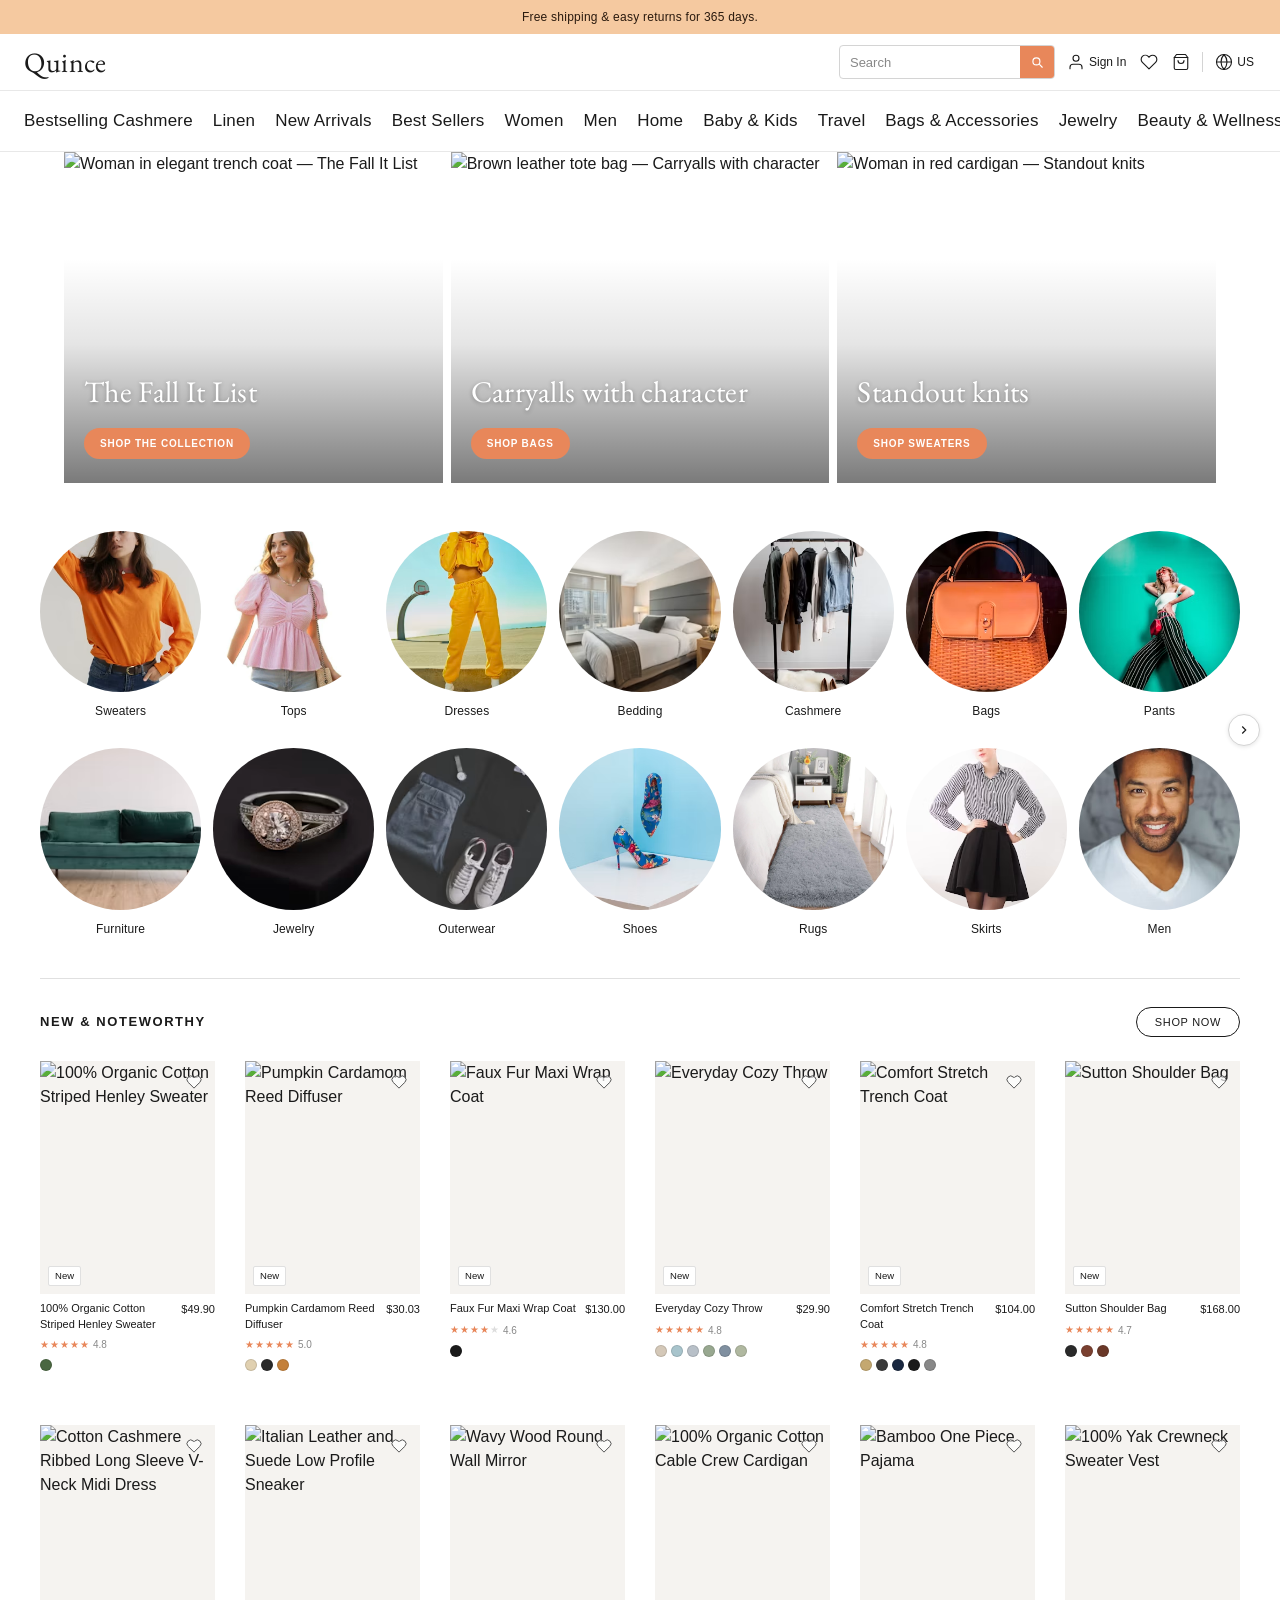
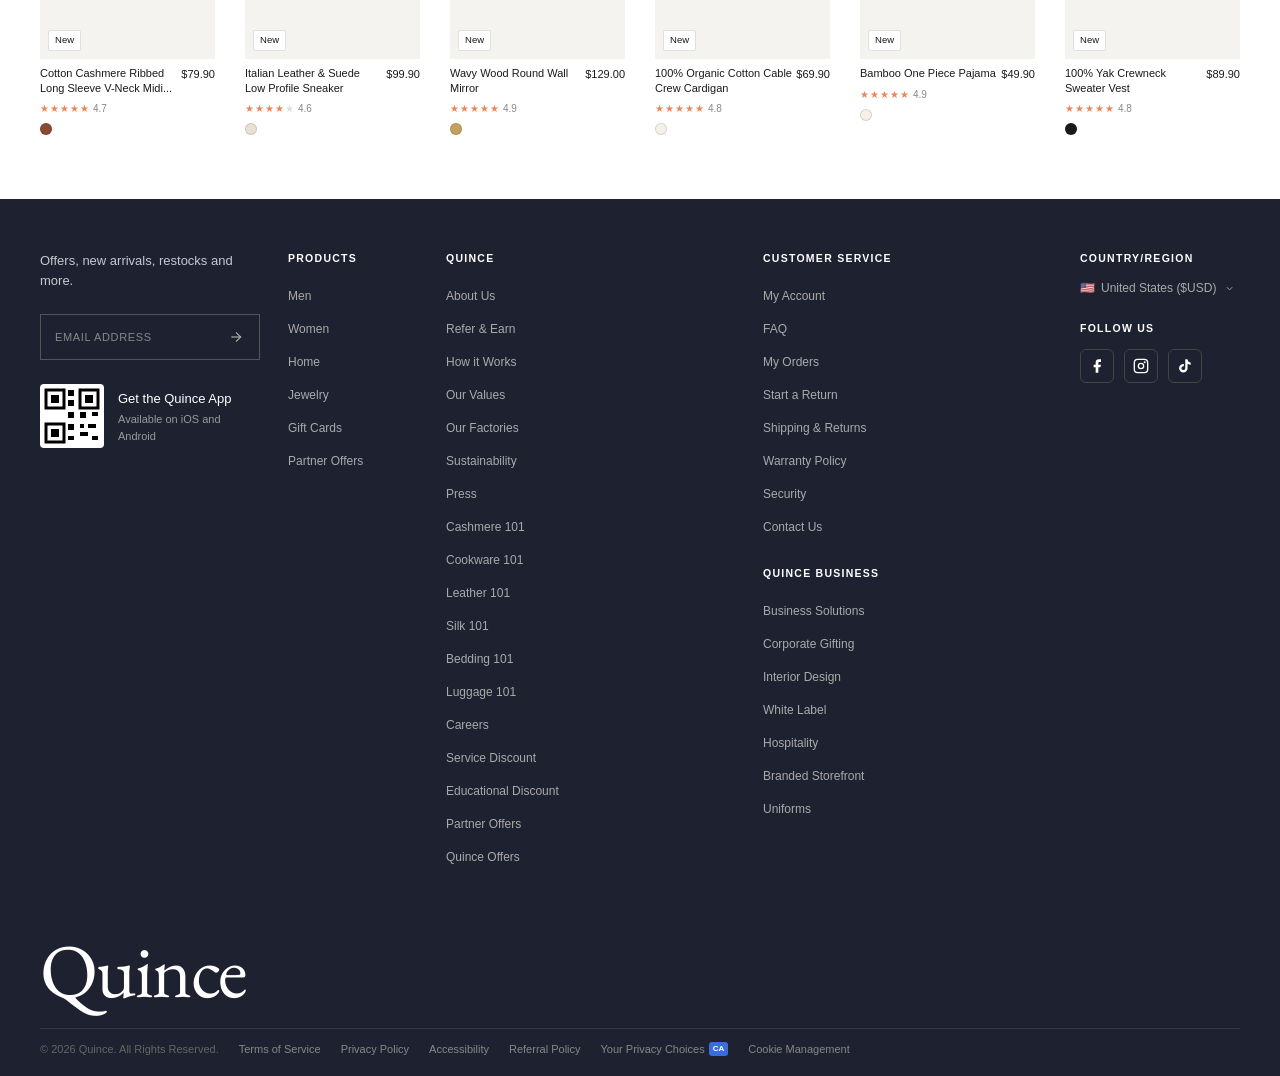
==== index.html @ 412d4b7e "Added Home Page HTML&CSS" ====
<!DOCTYPE html>
<html lang="en">
<head>
  <meta charset="UTF-8">
  <meta name="viewport" content="width=device-width, initial-scale=1.0">
  <meta name="description" content="Quince - Premium luxury e-commerce for cashmere, linen, bags, and more.">
  <title>Quince | Luxury Fashion &amp; Home</title>
  <link rel="stylesheet" href="style.css">
  <link rel="preconnect" href="https://fonts.googleapis.com">
  <link rel="preconnect" href="https://fonts.gstatic.com" crossorigin>
  <link href="https://fonts.googleapis.com/css2?family=EB+Garamond:wght@400;500&amp;display=swap" rel="stylesheet">
  <style>
    .logo-text {
      font-family: "EB Garamond", Georgia, serif;
      font-size: 28px;
    }
    .footer-logo-text {
      font-family: "EB Garamond", Georgia, serif;
    }
    .hero-content h2 {
      font-family: "EB Garamond", Georgia, serif;
    }
  </style>
</head>
<body>
  <div class="announcement-bar" role="banner">
    <p>Free shipping &amp; easy returns for 365 days.</p>
  </div>
  <header class="site-header">
    <div class="header-inner">
      <div class="header-logo">
        <a href="#" aria-label="Quince Home">
          <span class="logo-text">Quince</span>
        </a>
      </div>

      <div class="header-right">
        <div class="header-search" role="search">
          <input type="search" placeholder="Search" aria-label="Search products">
          <button class="search-btn" aria-label="Submit search">
            <svg viewBox="0 0 24 24" xmlns="http://www.w3.org/2000/svg" aria-hidden="true">
              <path d="M21 21l-4.35-4.35M17 11A6 6 0 1 1 5 11a6 6 0 0 1 12 0z" stroke="#fff" stroke-width="2" stroke-linecap="round" fill="none"/>
            </svg>
          </button>
        </div>

        <!-- Sign In -->
        <button class="header-icon-btn" aria-label="Sign In">
          <svg viewBox="0 0 24 24" xmlns="http://www.w3.org/2000/svg" aria-hidden="true">
            <path d="M20 21v-2a4 4 0 0 0-4-4H8a4 4 0 0 0-4 4v2" stroke-linecap="round" stroke-linejoin="round"/>
            <circle cx="12" cy="7" r="4" stroke-linecap="round" stroke-linejoin="round"/>
          </svg>
          <span>Sign In</span>
        </button>

        <!-- Wishlist -->
        <button class="header-icon-btn" aria-label="Wishlist">
          <svg viewBox="0 0 24 24" xmlns="http://www.w3.org/2000/svg" aria-hidden="true">
            <path d="M20.84 4.61a5.5 5.5 0 0 0-7.78 0L12 5.67l-1.06-1.06a5.5 5.5 0 0 0-7.78 7.78l1.06 1.06L12 21.23l7.78-7.78 1.06-1.06a5.5 5.5 0 0 0 0-7.78z" stroke-linecap="round" stroke-linejoin="round"/>
          </svg>
        </button>

        <!-- Cart -->
        <button class="header-icon-btn" aria-label="Shopping bag">
          <svg viewBox="0 0 24 24" xmlns="http://www.w3.org/2000/svg" aria-hidden="true">
            <path d="M6 2L3 6v14a2 2 0 0 0 2 2h14a2 2 0 0 0 2-2V6l-3-4z" stroke-linecap="round" stroke-linejoin="round"/>
            <line x1="3" y1="6" x2="21" y2="6" stroke-linecap="round"/>
            <path d="M16 10a4 4 0 0 1-8 0" stroke-linecap="round" stroke-linejoin="round"/>
          </svg>
        </button>

        <div class="header-divider" aria-hidden="true"></div>

        <!-- Region -->
        <button class="header-icon-btn" aria-label="Select region: US">
          <svg viewBox="0 0 24 24" xmlns="http://www.w3.org/2000/svg" aria-hidden="true">
            <circle cx="12" cy="12" r="10" stroke-linecap="round" stroke-linejoin="round"/>
            <path d="M2 12h20M12 2a15.3 15.3 0 0 1 4 10 15.3 15.3 0 0 1-4 10 15.3 15.3 0 0 1-4-10 15.3 15.3 0 0 1 4-10z" stroke-linecap="round" stroke-linejoin="round"/>
          </svg>
          <span>US</span>
        </button>
      </div>
    </div>
  </header>

  <!-- ================================================
       3. NAVIGATION BAR
       ================================================ -->
  <nav class="site-nav" aria-label="Main navigation">
    <div class="nav-inner">
      <a href="#">Bestselling Cashmere</a>
      <a href="#">Linen</a>
      <a href="#">New Arrivals</a>
      <a href="#">Best Sellers</a>
      <a href="#">Women</a>
      <a href="#">Men</a>
      <a href="#">Home</a>
      <a href="#">Baby &amp; Kids</a>
      <a href="#">Travel</a>
      <a href="#">Bags &amp; Accessories</a>
      <a href="#">Jewelry</a>
      <a href="#">Beauty &amp; Wellness</a>
      <a href="#">Gifts</a>
    </div>
  </nav>

  <!-- ================================================
       4. HERO / FEATURED COLLECTION
       ================================================ -->
  <section class="hero-section" aria-label="Featured collections">

    <!-- Card 1: The Fall It List -->
    <article class="hero-card">
      <img
        src="https://images.unsplash.com/photo-1558769132-cb1aea458c5e?w=800&auto=format&fit=crop&q=80"
        alt="Woman in elegant trench coat — The Fall It List"
        loading="eager"
      >
      <div class="hero-overlay" aria-hidden="true"></div>
      <div class="hero-content">
        <h2>The Fall It List</h2>
        <a href="#" class="hero-btn">Shop the Collection</a>
      </div>
    </article>

    <!-- Card 2: Carryalls with character -->
    <article class="hero-card">
      <img
        src="https://images.unsplash.com/photo-1548036328-c9fa89d128fa?w=800&auto=format&fit=crop&q=80"
        alt="Brown leather tote bag — Carryalls with character"
        loading="eager"
      >
      <div class="hero-overlay" aria-hidden="true"></div>
      <div class="hero-content">
        <h2>Carryalls with character</h2>
        <a href="#" class="hero-btn">Shop Bags</a>
      </div>
    </article>

    <!-- Card 3: Standout knits -->
    <article class="hero-card">
      <img
        src="https://images.unsplash.com/photo-1591047139829-d91aecb6caea?w=800&auto=format&fit=crop&q=80"
        alt="Woman in red cardigan — Standout knits"
        loading="eager"
      >
      <div class="hero-overlay" aria-hidden="true"></div>
      <div class="hero-content">
        <h2>Standout knits</h2>
        <a href="#" class="hero-btn">Shop Sweaters</a>
      </div>
    </article>

  </section>

  <!-- ================================================
       5. CIRCULAR CATEGORY SECTION
       ================================================ -->
  <section class="category-section" aria-label="Browse by category">
    <div class="category-inner">

      <!-- Row 1 -->
      <div class="category-row">

        <a href="#" class="category-item">
          <div class="category-img-wrap">
            <img
              src="assets/images/sweaters.avif"
              alt="Sweaters category"
              loading="lazy"
            >
          </div>
          <span class="category-name">Sweaters</span>
        </a>

        <a href="#" class="category-item">
          <div class="category-img-wrap">
            <img
              src="assets/images/tops.webp"
              alt="Tops category"
              loading="lazy"
            >
          </div>
          <span class="category-name">Tops</span>
        </a>

        <a href="#" class="category-item">
          <div class="category-img-wrap">
            <img
              src="assets/images/dresses.avif"
              alt="Dresses category"
              loading="lazy"
            >
          </div>
          <span class="category-name">Dresses</span>
        </a>

        <a href="#" class="category-item">
          <div class="category-img-wrap">
            <img
              src="assets/images/bed.avif"
              alt="Bedding category"
              loading="lazy"
            >
          </div>
          <span class="category-name">Bedding</span>
        </a>

        <a href="#" class="category-item">
          <div class="category-img-wrap">
            <img
              src="assets/images/cashmere.avif"
              alt="Cashmere category"
              loading="lazy"
            >
          </div>
          <span class="category-name">Cashmere</span>
        </a>

        <a href="#" class="category-item">
          <div class="category-img-wrap">
            <img
              src="assets/images/bags.avif"
              alt="Bags category"
              loading="lazy"
            >
          </div>
          <span class="category-name">Bags</span>
        </a>

        <a href="#" class="category-item">
          <div class="category-img-wrap">
            <img
              src="assets/images/pants.avif"
              alt="Pants category"
              loading="lazy"
            >
          </div>
          <span class="category-name">Pants</span>
        </a>

      </div><!-- /category-row 1 -->

      <!-- Row 2 -->
      <div class="category-row">

        <a href="#" class="category-item">
          <div class="category-img-wrap">
            <img
              src="assets/images/furniture.avif"
              alt="Furniture category"
              loading="lazy"
            >
          </div>
          <span class="category-name">Furniture</span>
        </a>

        <a href="#" class="category-item">
          <div class="category-img-wrap">
            <img
              src="assets/images/jewelry.avif"
              alt="Jewelry category"
              loading="lazy"
            >
          </div>
          <span class="category-name">Jewelry</span>
        </a>

        <a href="#" class="category-item">
          <div class="category-img-wrap">
            <img
              src="assets/images/outerware.avif"
              alt="Outerwear category"
              loading="lazy"
            >
          </div>
          <span class="category-name">Outerwear</span>
        </a>

        <a href="#" class="category-item">
          <div class="category-img-wrap">
            <img
              src="assets/images/footwear.avif"
              alt="Shoes category"
              loading="lazy"
            >
          </div>
          <span class="category-name">Shoes</span>
        </a>

        <a href="#" class="category-item">
          <div class="category-img-wrap">
            <img
              src="assets/images/rugs.webp"
              alt="Rugs category"
              loading="lazy"
            >
          </div>
          <span class="category-name">Rugs</span>
        </a>

        <a href="#" class="category-item">
          <div class="category-img-wrap">
            <img
              src="assets/images/skirts.avif"
              alt="Skirts category"
              loading="lazy"
            >
          </div>
          <span class="category-name">Skirts</span>
        </a>

        <a href="#" class="category-item">
          <div class="category-img-wrap">
            <img
              src="assets/images/men.avif"
              alt="Men category"
              loading="lazy"
            >
          </div>
          <span class="category-name">Men</span>
        </a>

      </div><!-- /category-row 2 -->

    </div><!-- /category-inner -->

    <!-- Decorative carousel arrow -->
    <div class="category-nav-arrow" aria-hidden="true">
      <svg viewBox="0 0 24 24" xmlns="http://www.w3.org/2000/svg">
        <polyline points="9 18 15 12 9 6"/>
      </svg>
    </div>

  </section>

  <!-- ================================================
       6. NEW & NOTEWORTHY SECTION
       ================================================ -->
  <div class="section-divider-wrap">
    <hr>
  </div>

  <section class="new-noteworthy-section" aria-label="New and Noteworthy products">

    <div class="section-header">
      <h2 class="section-title">New &amp; Noteworthy</h2>
      <a href="#" class="shop-now-btn" aria-label="Shop all new arrivals">Shop Now</a>
    </div>

    <div class="product-grid">

      <!-- Product 1 -->
      <article class="product-card">
        <div class="product-img-wrap">
          <img
            src="https://images.unsplash.com/photo-1576566588028-4147f3842f27?w=400&auto=format&fit=crop&q=75"
            alt="100% Organic Cotton Striped Henley Sweater"
            loading="lazy"
          >
          <span class="product-badge">New</span>
          <div class="product-wishlist" aria-label="Add to wishlist">
            <svg viewBox="0 0 24 24" xmlns="http://www.w3.org/2000/svg" aria-hidden="true">
              <path d="M20.84 4.61a5.5 5.5 0 0 0-7.78 0L12 5.67l-1.06-1.06a5.5 5.5 0 0 0-7.78 7.78l1.06 1.06L12 21.23l7.78-7.78 1.06-1.06a5.5 5.5 0 0 0 0-7.78z"/>
            </svg>
          </div>
        </div>
        <div class="product-info">
          <div class="product-name-price">
            <span class="product-name">100% Organic Cotton Striped Henley Sweater</span>
            <span class="product-price">$49.90</span>
          </div>
          <div class="product-rating">
            <div class="stars" aria-label="Rating: 4.8 out of 5">
              <span class="star">&#9733;</span>
              <span class="star">&#9733;</span>
              <span class="star">&#9733;</span>
              <span class="star">&#9733;</span>
              <span class="star">&#9733;</span>
            </div>
            <span class="rating-count">4.8</span>
          </div>
          <div class="product-swatches" aria-label="Available colors">
            <span class="swatch" style="background:#4a6741" title="Forest Green"></span>
          </div>
        </div>
      </article>

      <!-- Product 2 -->
      <article class="product-card">
        <div class="product-img-wrap">
          <img
            src="https://images.unsplash.com/photo-1596461404969-9ae70f2830c1?w=400&auto=format&fit=crop&q=75"
            alt="Pumpkin Cardamom Reed Diffuser"
            loading="lazy"
          >
          <span class="product-badge">New</span>
          <div class="product-wishlist" aria-label="Add to wishlist">
            <svg viewBox="0 0 24 24" xmlns="http://www.w3.org/2000/svg" aria-hidden="true">
              <path d="M20.84 4.61a5.5 5.5 0 0 0-7.78 0L12 5.67l-1.06-1.06a5.5 5.5 0 0 0-7.78 7.78l1.06 1.06L12 21.23l7.78-7.78 1.06-1.06a5.5 5.5 0 0 0 0-7.78z"/>
            </svg>
          </div>
        </div>
        <div class="product-info">
          <div class="product-name-price">
            <span class="product-name">Pumpkin Cardamom Reed Diffuser</span>
            <span class="product-price">$30.03</span>
          </div>
          <div class="product-rating">
            <div class="stars" aria-label="Rating: 5 out of 5">
              <span class="star">&#9733;</span>
              <span class="star">&#9733;</span>
              <span class="star">&#9733;</span>
              <span class="star">&#9733;</span>
              <span class="star">&#9733;</span>
            </div>
            <span class="rating-count">5.0</span>
          </div>
          <div class="product-swatches" aria-label="Available colors">
            <span class="swatch" style="background:#e0d0b0" title="Cream"></span>
            <span class="swatch" style="background:#2a2a2a" title="Black"></span>
            <span class="swatch" style="background:#c4803a" title="Amber"></span>
          </div>
        </div>
      </article>

      <!-- Product 3 -->
      <article class="product-card">
        <div class="product-img-wrap">
          <img
            src="https://images.unsplash.com/photo-1539109136881-3be0616acf4b?w=400&auto=format&fit=crop&q=75"
            alt="Faux Fur Maxi Wrap Coat"
            loading="lazy"
          >
          <span class="product-badge">New</span>
          <div class="product-wishlist" aria-label="Add to wishlist">
            <svg viewBox="0 0 24 24" xmlns="http://www.w3.org/2000/svg" aria-hidden="true">
              <path d="M20.84 4.61a5.5 5.5 0 0 0-7.78 0L12 5.67l-1.06-1.06a5.5 5.5 0 0 0-7.78 7.78l1.06 1.06L12 21.23l7.78-7.78 1.06-1.06a5.5 5.5 0 0 0 0-7.78z"/>
            </svg>
          </div>
        </div>
        <div class="product-info">
          <div class="product-name-price">
            <span class="product-name">Faux Fur Maxi Wrap Coat</span>
            <span class="product-price">$130.00</span>
          </div>
          <div class="product-rating">
            <div class="stars" aria-label="Rating: 4.6 out of 5">
              <span class="star">&#9733;</span>
              <span class="star">&#9733;</span>
              <span class="star">&#9733;</span>
              <span class="star">&#9733;</span>
              <span class="star empty">&#9733;</span>
            </div>
            <span class="rating-count">4.6</span>
          </div>
          <div class="product-swatches" aria-label="Available colors">
            <span class="swatch" style="background:#1a1a1a" title="Black"></span>
          </div>
        </div>
      </article>

      <!-- Product 4 -->
      <article class="product-card">
        <div class="product-img-wrap">
          <img
            src="https://images.unsplash.com/photo-1601378235175-90d35fdfd592?w=400&auto=format&fit=crop&q=75"
            alt="Everyday Cozy Throw"
            loading="lazy"
          >
          <span class="product-badge">New</span>
          <div class="product-wishlist" aria-label="Add to wishlist">
            <svg viewBox="0 0 24 24" xmlns="http://www.w3.org/2000/svg" aria-hidden="true">
              <path d="M20.84 4.61a5.5 5.5 0 0 0-7.78 0L12 5.67l-1.06-1.06a5.5 5.5 0 0 0-7.78 7.78l1.06 1.06L12 21.23l7.78-7.78 1.06-1.06a5.5 5.5 0 0 0 0-7.78z"/>
            </svg>
          </div>
        </div>
        <div class="product-info">
          <div class="product-name-price">
            <span class="product-name">Everyday Cozy Throw</span>
            <span class="product-price">$29.90</span>
          </div>
          <div class="product-rating">
            <div class="stars" aria-label="Rating: 4.8 out of 5">
              <span class="star">&#9733;</span>
              <span class="star">&#9733;</span>
              <span class="star">&#9733;</span>
              <span class="star">&#9733;</span>
              <span class="star">&#9733;</span>
            </div>
            <span class="rating-count">4.8</span>
          </div>
          <div class="product-swatches" aria-label="Available colors">
            <span class="swatch" style="background:#d4c8b8" title="Oat"></span>
            <span class="swatch" style="background:#a8c4cc" title="Sage Blue"></span>
            <span class="swatch" style="background:#b8c0c8" title="Gray"></span>
            <span class="swatch" style="background:#98a890" title="Sage"></span>
            <span class="swatch" style="background:#8090a0" title="Slate"></span>
            <span class="swatch" style="background:#b0b8a0" title="Olive"></span>
          </div>
        </div>
      </article>

      <!-- Product 5 -->
      <article class="product-card">
        <div class="product-img-wrap">
          <img
            src="https://images.unsplash.com/photo-1548624313-0396c75e4b1a?w=400&auto=format&fit=crop&q=75"
            alt="Comfort Stretch Trench Coat"
            loading="lazy"
          >
          <span class="product-badge">New</span>
          <div class="product-wishlist" aria-label="Add to wishlist">
            <svg viewBox="0 0 24 24" xmlns="http://www.w3.org/2000/svg" aria-hidden="true">
              <path d="M20.84 4.61a5.5 5.5 0 0 0-7.78 0L12 5.67l-1.06-1.06a5.5 5.5 0 0 0-7.78 7.78l1.06 1.06L12 21.23l7.78-7.78 1.06-1.06a5.5 5.5 0 0 0 0-7.78z"/>
            </svg>
          </div>
        </div>
        <div class="product-info">
          <div class="product-name-price">
            <span class="product-name">Comfort Stretch Trench Coat</span>
            <span class="product-price">$104.00</span>
          </div>
          <div class="product-rating">
            <div class="stars" aria-label="Rating: 4.8 out of 5">
              <span class="star">&#9733;</span>
              <span class="star">&#9733;</span>
              <span class="star">&#9733;</span>
              <span class="star">&#9733;</span>
              <span class="star">&#9733;</span>
            </div>
            <span class="rating-count">4.8</span>
          </div>
          <div class="product-swatches" aria-label="Available colors">
            <span class="swatch" style="background:#c4a870" title="Tan"></span>
            <span class="swatch" style="background:#3a3a3a" title="Charcoal"></span>
            <span class="swatch" style="background:#1a2840" title="Navy"></span>
            <span class="swatch" style="background:#1a1a1a" title="Black"></span>
            <span class="swatch" style="background:#888" title="Gray"></span>
          </div>
        </div>
      </article>

      <!-- Product 6 -->
      <article class="product-card">
        <div class="product-img-wrap">
          <img
            src="https://images.unsplash.com/photo-1548036328-c9fa89d128fa?w=400&auto=format&fit=crop&q=75"
            alt="Sutton Shoulder Bag"
            loading="lazy"
          >
          <span class="product-badge">New</span>
          <div class="product-wishlist" aria-label="Add to wishlist">
            <svg viewBox="0 0 24 24" xmlns="http://www.w3.org/2000/svg" aria-hidden="true">
              <path d="M20.84 4.61a5.5 5.5 0 0 0-7.78 0L12 5.67l-1.06-1.06a5.5 5.5 0 0 0-7.78 7.78l1.06 1.06L12 21.23l7.78-7.78 1.06-1.06a5.5 5.5 0 0 0 0-7.78z"/>
            </svg>
          </div>
        </div>
        <div class="product-info">
          <div class="product-name-price">
            <span class="product-name">Sutton Shoulder Bag</span>
            <span class="product-price">$168.00</span>
          </div>
          <div class="product-rating">
            <div class="stars" aria-label="Rating: 4.7 out of 5">
              <span class="star">&#9733;</span>
              <span class="star">&#9733;</span>
              <span class="star">&#9733;</span>
              <span class="star">&#9733;</span>
              <span class="star">&#9733;</span>
            </div>
            <span class="rating-count">4.7</span>
          </div>
          <div class="product-swatches" aria-label="Available colors">
            <span class="swatch" style="background:#2a2a2a" title="Black"></span>
            <span class="swatch" style="background:#7a4030" title="Cognac"></span>
            <span class="swatch" style="background:#6a3828" title="Tan"></span>
          </div>
        </div>
      </article>

      <!-- Row 2 — Products 7–12 -->

      <!-- Product 7 -->
      <article class="product-card">
        <div class="product-img-wrap">
          <img
            src="https://images.unsplash.com/photo-1567401893414-76b7b1e5a7a5?w=400&auto=format&fit=crop&q=75"
            alt="Cotton Cashmere Ribbed Long Sleeve V-Neck Midi Dress"
            loading="lazy"
          >
          <span class="product-badge">New</span>
          <div class="product-wishlist" aria-label="Add to wishlist">
            <svg viewBox="0 0 24 24" xmlns="http://www.w3.org/2000/svg" aria-hidden="true">
              <path d="M20.84 4.61a5.5 5.5 0 0 0-7.78 0L12 5.67l-1.06-1.06a5.5 5.5 0 0 0-7.78 7.78l1.06 1.06L12 21.23l7.78-7.78 1.06-1.06a5.5 5.5 0 0 0 0-7.78z"/>
            </svg>
          </div>
        </div>
        <div class="product-info">
          <div class="product-name-price">
            <span class="product-name">Cotton Cashmere Ribbed Long Sleeve V-Neck Midi...</span>
            <span class="product-price">$79.90</span>
          </div>
          <div class="product-rating">
            <div class="stars" aria-label="Rating: 4.7 out of 5">
              <span class="star">&#9733;</span>
              <span class="star">&#9733;</span>
              <span class="star">&#9733;</span>
              <span class="star">&#9733;</span>
              <span class="star">&#9733;</span>
            </div>
            <span class="rating-count">4.7</span>
          </div>
          <div class="product-swatches" aria-label="Available colors">
            <span class="swatch" style="background:#8a4a30" title="Rust"></span>
          </div>
        </div>
      </article>

      <!-- Product 8 -->
      <article class="product-card">
        <div class="product-img-wrap">
          <img
            src="https://images.unsplash.com/photo-1542291026-7eec264c27ff?w=400&auto=format&fit=crop&q=75"
            alt="Italian Leather and Suede Low Profile Sneaker"
            loading="lazy"
          >
          <span class="product-badge">New</span>
          <div class="product-wishlist" aria-label="Add to wishlist">
            <svg viewBox="0 0 24 24" xmlns="http://www.w3.org/2000/svg" aria-hidden="true">
              <path d="M20.84 4.61a5.5 5.5 0 0 0-7.78 0L12 5.67l-1.06-1.06a5.5 5.5 0 0 0-7.78 7.78l1.06 1.06L12 21.23l7.78-7.78 1.06-1.06a5.5 5.5 0 0 0 0-7.78z"/>
            </svg>
          </div>
        </div>
        <div class="product-info">
          <div class="product-name-price">
            <span class="product-name">Italian Leather &amp; Suede Low Profile Sneaker</span>
            <span class="product-price">$99.90</span>
          </div>
          <div class="product-rating">
            <div class="stars" aria-label="Rating: 4.6 out of 5">
              <span class="star">&#9733;</span>
              <span class="star">&#9733;</span>
              <span class="star">&#9733;</span>
              <span class="star">&#9733;</span>
              <span class="star empty">&#9733;</span>
            </div>
            <span class="rating-count">4.6</span>
          </div>
          <div class="product-swatches" aria-label="Available colors">
            <span class="swatch" style="background:#e8e0d0" title="White"></span>
          </div>
        </div>
      </article>

      <!-- Product 9 -->
      <article class="product-card">
        <div class="product-img-wrap">
          <img
            src="https://images.unsplash.com/photo-1507003211169-0a1dd7228f2d?w=400&auto=format&fit=crop&q=75&crop=focalpoint&fp-x=0.5&fp-y=0.5"
            alt="Wavy Wood Round Wall Mirror"
            loading="lazy"
          >
          <span class="product-badge">New</span>
          <div class="product-wishlist" aria-label="Add to wishlist">
            <svg viewBox="0 0 24 24" xmlns="http://www.w3.org/2000/svg" aria-hidden="true">
              <path d="M20.84 4.61a5.5 5.5 0 0 0-7.78 0L12 5.67l-1.06-1.06a5.5 5.5 0 0 0-7.78 7.78l1.06 1.06L12 21.23l7.78-7.78 1.06-1.06a5.5 5.5 0 0 0 0-7.78z"/>
            </svg>
          </div>
        </div>
        <div class="product-info">
          <div class="product-name-price">
            <span class="product-name">Wavy Wood Round Wall Mirror</span>
            <span class="product-price">$129.00</span>
          </div>
          <div class="product-rating">
            <div class="stars" aria-label="Rating: 4.9 out of 5">
              <span class="star">&#9733;</span>
              <span class="star">&#9733;</span>
              <span class="star">&#9733;</span>
              <span class="star">&#9733;</span>
              <span class="star">&#9733;</span>
            </div>
            <span class="rating-count">4.9</span>
          </div>
          <div class="product-swatches" aria-label="Available colors">
            <span class="swatch" style="background:#c4a060" title="Natural Wood"></span>
          </div>
        </div>
      </article>

      <!-- Product 10 -->
      <article class="product-card">
        <div class="product-img-wrap">
          <img
            src="https://images.unsplash.com/photo-1519238263530-99bdd11df2ea?w=400&auto=format&fit=crop&q=75"
            alt="100% Organic Cotton Cable Crew Cardigan"
            loading="lazy"
          >
          <span class="product-badge">New</span>
          <div class="product-wishlist" aria-label="Add to wishlist">
            <svg viewBox="0 0 24 24" xmlns="http://www.w3.org/2000/svg" aria-hidden="true">
              <path d="M20.84 4.61a5.5 5.5 0 0 0-7.78 0L12 5.67l-1.06-1.06a5.5 5.5 0 0 0-7.78 7.78l1.06 1.06L12 21.23l7.78-7.78 1.06-1.06a5.5 5.5 0 0 0 0-7.78z"/>
            </svg>
          </div>
        </div>
        <div class="product-info">
          <div class="product-name-price">
            <span class="product-name">100% Organic Cotton Cable Crew Cardigan</span>
            <span class="product-price">$69.90</span>
          </div>
          <div class="product-rating">
            <div class="stars" aria-label="Rating: 4.8 out of 5">
              <span class="star">&#9733;</span>
              <span class="star">&#9733;</span>
              <span class="star">&#9733;</span>
              <span class="star">&#9733;</span>
              <span class="star">&#9733;</span>
            </div>
            <span class="rating-count">4.8</span>
          </div>
          <div class="product-swatches" aria-label="Available colors">
            <span class="swatch" style="background:#f5f0e8" title="Ivory"></span>
          </div>
        </div>
      </article>

      <!-- Product 11 -->
      <article class="product-card">
        <div class="product-img-wrap">
          <img
            src="https://images.unsplash.com/photo-1612817159949-195b6eb9e31a?w=400&auto=format&fit=crop&q=75"
            alt="Bamboo One Piece Pajama"
            loading="lazy"
          >
          <span class="product-badge">New</span>
          <div class="product-wishlist" aria-label="Add to wishlist">
            <svg viewBox="0 0 24 24" xmlns="http://www.w3.org/2000/svg" aria-hidden="true">
              <path d="M20.84 4.61a5.5 5.5 0 0 0-7.78 0L12 5.67l-1.06-1.06a5.5 5.5 0 0 0-7.78 7.78l1.06 1.06L12 21.23l7.78-7.78 1.06-1.06a5.5 5.5 0 0 0 0-7.78z"/>
            </svg>
          </div>
        </div>
        <div class="product-info">
          <div class="product-name-price">
            <span class="product-name">Bamboo One Piece Pajama</span>
            <span class="product-price">$49.90</span>
          </div>
          <div class="product-rating">
            <div class="stars" aria-label="Rating: 4.9 out of 5">
              <span class="star">&#9733;</span>
              <span class="star">&#9733;</span>
              <span class="star">&#9733;</span>
              <span class="star">&#9733;</span>
              <span class="star">&#9733;</span>
            </div>
            <span class="rating-count">4.9</span>
          </div>
          <div class="product-swatches" aria-label="Available colors">
            <span class="swatch" style="background:#f5f0e8" title="Ivory Floral"></span>
          </div>
        </div>
      </article>

      <!-- Product 12 -->
      <article class="product-card">
        <div class="product-img-wrap">
          <img
            src="https://images.unsplash.com/photo-1554412933-514a83d2f3c8?w=400&auto=format&fit=crop&q=75"
            alt="100% Yak Crewneck Sweater Vest"
            loading="lazy"
          >
          <span class="product-badge">New</span>
          <div class="product-wishlist" aria-label="Add to wishlist">
            <svg viewBox="0 0 24 24" xmlns="http://www.w3.org/2000/svg" aria-hidden="true">
              <path d="M20.84 4.61a5.5 5.5 0 0 0-7.78 0L12 5.67l-1.06-1.06a5.5 5.5 0 0 0-7.78 7.78l1.06 1.06L12 21.23l7.78-7.78 1.06-1.06a5.5 5.5 0 0 0 0-7.78z"/>
            </svg>
          </div>
        </div>
        <div class="product-info">
          <div class="product-name-price">
            <span class="product-name">100% Yak Crewneck Sweater Vest</span>
            <span class="product-price">$89.90</span>
          </div>
          <div class="product-rating">
            <div class="stars" aria-label="Rating: 4.8 out of 5">
              <span class="star">&#9733;</span>
              <span class="star">&#9733;</span>
              <span class="star">&#9733;</span>
              <span class="star">&#9733;</span>
              <span class="star">&#9733;</span>
            </div>
            <span class="rating-count">4.8</span>
          </div>
          <div class="product-swatches" aria-label="Available colors">
            <span class="swatch" style="background:#1a1a1a" title="Black"></span>
          </div>
        </div>
      </article>

    </div><!-- /product-grid -->
  </section>

  <!-- ================================================
       7. FOOTER
       ================================================ -->
  <footer class="site-footer">

    <div class="footer-main">

      <!-- Left: Email + App -->
      <div class="footer-left">
        <p class="footer-tagline">Offers, new arrivals, restocks and more.</p>

        <form class="footer-email-form" action="#" method="post" onsubmit="return false;">
          <label for="footer-email">Email Address</label>
          <input type="email" id="footer-email" name="email" placeholder="EMAIL ADDRESS" autocomplete="email">
          <button type="submit" class="footer-email-submit" aria-label="Subscribe">
            <svg viewBox="0 0 24 24" xmlns="http://www.w3.org/2000/svg" aria-hidden="true">
              <line x1="5" y1="12" x2="19" y2="12"/>
              <polyline points="12 5 19 12 12 19"/>
            </svg>
          </button>
        </form>

        <div class="footer-app">
          <!-- QR Code visual placeholder -->
          <div class="footer-qr" aria-label="QR code for the Quince app">
            <svg viewBox="0 0 56 56" xmlns="http://www.w3.org/2000/svg" width="56" height="56">
              <!-- Top-left finder pattern -->
              <rect x="2" y="2" width="18" height="18" fill="none" stroke="#000" stroke-width="3"/>
              <rect x="7" y="7" width="8" height="8" fill="#000"/>
              <!-- Top-right finder pattern -->
              <rect x="36" y="2" width="18" height="18" fill="none" stroke="#000" stroke-width="3"/>
              <rect x="41" y="7" width="8" height="8" fill="#000"/>
              <!-- Bottom-left finder pattern -->
              <rect x="2" y="36" width="18" height="18" fill="none" stroke="#000" stroke-width="3"/>
              <rect x="7" y="41" width="8" height="8" fill="#000"/>
              <!-- Data modules -->
              <rect x="24" y="2" width="6" height="6" fill="#000"/>
              <rect x="24" y="12" width="6" height="6" fill="#000"/>
              <rect x="24" y="24" width="6" height="6" fill="#000"/>
              <rect x="24" y="36" width="6" height="6" fill="#000"/>
              <rect x="24" y="48" width="6" height="4" fill="#000"/>
              <rect x="36" y="24" width="6" height="6" fill="#000"/>
              <rect x="48" y="24" width="6" height="4" fill="#000"/>
              <rect x="36" y="36" width="4" height="4" fill="#000"/>
              <rect x="44" y="36" width="8" height="4" fill="#000"/>
              <rect x="36" y="44" width="8" height="4" fill="#000"/>
              <rect x="48" y="48" width="6" height="4" fill="#000"/>
            </svg>
          </div>
          <div class="footer-app-text">
            <h4>Get the Quince App</h4>
            <p>Available on iOS and Android</p>
          </div>
        </div>
      </div><!-- /footer-left -->

      <!-- Col 1: Products -->
      <div class="footer-col">
        <h5>Products</h5>
        <ul>
          <li><a href="#">Men</a></li>
          <li><a href="#">Women</a></li>
          <li><a href="#">Home</a></li>
          <li><a href="#">Jewelry</a></li>
          <li><a href="#">Gift Cards</a></li>
          <li><a href="#">Partner Offers</a></li>
        </ul>
      </div>

      <!-- Col 2: Quince -->
      <div class="footer-col">
        <h5>Quince</h5>
        <ul>
          <li><a href="#">About Us</a></li>
          <li><a href="#">Refer &amp; Earn</a></li>
          <li><a href="#">How it Works</a></li>
          <li><a href="#">Our Values</a></li>
          <li><a href="#">Our Factories</a></li>
          <li><a href="#">Sustainability</a></li>
          <li><a href="#">Press</a></li>
          <li><a href="#">Cashmere 101</a></li>
          <li><a href="#">Cookware 101</a></li>
          <li><a href="#">Leather 101</a></li>
          <li><a href="#">Silk 101</a></li>
          <li><a href="#">Bedding 101</a></li>
          <li><a href="#">Luggage 101</a></li>
          <li><a href="#">Careers</a></li>
          <li><a href="#">Service Discount</a></li>
          <li><a href="#">Educational Discount</a></li>
          <li><a href="#">Partner Offers</a></li>
          <li><a href="#">Quince Offers</a></li>
        </ul>
      </div>

      <!-- Col 3: Customer Service + Quince Business -->
      <div class="footer-col footer-col-split">
        <div class="footer-sub-section">
          <h5>Customer Service</h5>
          <ul>
            <li><a href="#">My Account</a></li>
            <li><a href="#">FAQ</a></li>
            <li><a href="#">My Orders</a></li>
            <li><a href="#">Start a Return</a></li>
            <li><a href="#">Shipping &amp; Returns</a></li>
            <li><a href="#">Warranty Policy</a></li>
            <li><a href="#">Security</a></li>
            <li><a href="#">Contact Us</a></li>
          </ul>
        </div>
        <div class="footer-sub-section">
          <h5>Quince Business</h5>
          <ul>
            <li><a href="#">Business Solutions</a></li>
            <li><a href="#">Corporate Gifting</a></li>
            <li><a href="#">Interior Design</a></li>
            <li><a href="#">White Label</a></li>
            <li><a href="#">Hospitality</a></li>
            <li><a href="#">Branded Storefront</a></li>
            <li><a href="#">Uniforms</a></li>
          </ul>
        </div>
      </div>

      <!-- Right: Country + Social -->
      <div class="footer-right">
        <div class="footer-country">
          <h5>Country/Region</h5>
          <div class="country-selector">
            <span aria-label="United States flag">&#127482;&#127480;</span>
            <span>United States ($USD)</span>
            <svg viewBox="0 0 24 24" xmlns="http://www.w3.org/2000/svg" aria-hidden="true">
              <polyline points="6 9 12 15 18 9"/>
            </svg>
          </div>
        </div>

        <div class="footer-follow">
          <h5>Follow Us</h5>
          <div class="social-icons">
            <!-- Facebook -->
            <a href="#" class="social-icon" aria-label="Follow us on Facebook">
              <svg viewBox="0 0 24 24" xmlns="http://www.w3.org/2000/svg" aria-hidden="true">
                <path d="M18 2h-3a5 5 0 0 0-5 5v3H7v4h3v8h4v-8h3l1-4h-4V7a1 1 0 0 1 1-1h3z"/>
              </svg>
            </a>
            <!-- Instagram -->
            <a href="#" class="social-icon" aria-label="Follow us on Instagram">
              <svg viewBox="0 0 24 24" xmlns="http://www.w3.org/2000/svg" aria-hidden="true">
                <rect x="2" y="2" width="20" height="20" rx="5" ry="5" fill="none" stroke="#fff" stroke-width="2"/>
                <circle cx="12" cy="12" r="4" fill="none" stroke="#fff" stroke-width="2"/>
                <circle cx="17.5" cy="6.5" r="1.5" fill="#fff"/>
              </svg>
            </a>
            <!-- TikTok -->
            <a href="#" class="social-icon" aria-label="Follow us on TikTok">
              <svg viewBox="0 0 24 24" xmlns="http://www.w3.org/2000/svg" aria-hidden="true">
                <path d="M19.59 6.69a4.83 4.83 0 0 1-3.77-4.25V2h-3.45v13.67a2.89 2.89 0 0 1-2.88 2.5 2.89 2.89 0 0 1-2.89-2.89 2.89 2.89 0 0 1 2.89-2.89c.28 0 .54.04.79.1V9.01a6.37 6.37 0 0 0-.79-.05 6.34 6.34 0 0 0-6.34 6.34 6.34 6.34 0 0 0 6.34 6.34 6.34 6.34 0 0 0 6.33-6.34V8.69a8.18 8.18 0 0 0 4.78 1.52V6.76a4.83 4.83 0 0 1-1.01-.07z"/>
              </svg>
            </a>
          </div>
        </div>
      </div><!-- /footer-right -->

    </div><!-- /footer-main -->

    <!-- Footer Logo -->
    <div class="footer-logo-area">
      <p class="footer-logo-text">Quince</p>
      <hr class="footer-logo-divider">
    </div>

    <!-- Footer Bottom -->
    <div class="footer-bottom">
      <p>&copy; 2026 Quince. All Rights Reserved.</p>
      <a href="#">Terms of Service</a>
      <a href="#">Privacy Policy</a>
      <a href="#">Accessibility</a>
      <a href="#">Referral Policy</a>
      <a href="#" class="privacy-choices-link">
        Your Privacy Choices
        <span class="privacy-badge" aria-label="Privacy options">
          <span>CA</span>
        </span>
      </a>
      <a href="#">Cookie Management</a>
    </div>

  </footer>

</body>
</html>
---- style.css ----
/* ============================================================
   QUINCE — E-COMMERCE HOMEPAGE STYLESHEET
   ============================================================
   1. Reset / Base
   2. Typography
   3. Announcement Bar
   4. Header
   5. Navigation
   6. Hero
   7. Categories
   8. New & Noteworthy
   9. Product Cards
   10. Footer
   11. Responsive
   ============================================================ */

/* ----------------------------------------------------------
   1. RESET / BASE
   ---------------------------------------------------------- */
*, *::before, *::after {
  box-sizing: border-box;
  margin: 0;
  padding: 0;
}

html {
  font-size: 16px;
  scroll-behavior: smooth;
  -webkit-text-size-adjust: 100%;
}

body {
  font-family: 'Helvetica Neue', Helvetica, Arial, sans-serif;
  color: #1a1a1a;
  background-color: #fff;
  line-height: 1.5;
  overflow-x: hidden;
}

a {
  color: inherit;
  text-decoration: none;
}

img {
  display: block;
  max-width: 100%;
  height: auto;
}

ul, ol {
  list-style: none;
}

button {
  cursor: pointer;
  border: none;
  background: none;
  font-family: inherit;
}

input {
  font-family: inherit;
}

/* ----------------------------------------------------------
   2. TYPOGRAPHY
   ---------------------------------------------------------- */
.logo-text {
  font-family: Georgia, 'Times New Roman', Times, serif;
  font-size: 33px;
  font-weight: 400;
  letter-spacing: 0.02em;
  color: #1a1a1a;
}

/* ----------------------------------------------------------
   3. ANNOUNCEMENT BAR
   ---------------------------------------------------------- */
.announcement-bar {
  background-color: #f5c9a0;
  text-align: center;
  padding: 8px 16px;
  width: 100%;
}

.announcement-bar p {
  font-size: 12px;
  font-weight: 400;
  color: #2a1a0e;
  letter-spacing: 0.02em;
}

/* ----------------------------------------------------------
   4. HEADER
   ---------------------------------------------------------- */
.site-header {
  background-color: #fff;
  border-bottom: 1px solid #e8e8e8;
  position: sticky;
  top: 0;
  z-index: 100;
}

.header-inner {
  max-width: 1440px;
  margin: 0 auto;
  padding: 0 24px;
  height: 56px;
  display: flex;
  align-items: center;
  justify-content: space-between;
  gap: 16px;
}

.header-logo a {
  display: block;
}

.header-right {
  display: flex;
  align-items: center;
  gap: 10px;
}

.header-search {
  display: flex;
  align-items: center;
  border: 1px solid #d4d4d4;
  border-radius: 4px;
  overflow: hidden;
  height: 34px;
}

.header-search input {
  border: none;
  outline: none;
  padding: 0 10px;
  font-size: 13px;
  color: #1a1a1a;
  width: 180px;
  background: #fff;
}

.header-search input::placeholder {
  color: #888;
}

.search-btn {
  background-color: #e8875a;
  border: none;
  height: 34px;
  width: 34px;
  display: flex;
  align-items: center;
  justify-content: center;
  cursor: pointer;
  flex-shrink: 0;
}

.search-btn svg {
  width: 14px;
  height: 14px;
  fill: #fff;
}

.header-icon-btn {
  display: flex;
  align-items: center;
  gap: 4px;
  font-size: 12px;
  color: #1a1a1a;
  cursor: pointer;
  padding: 4px 2px;
  background: none;
  border: none;
  white-space: nowrap;
}

.header-icon-btn svg {
  width: 18px;
  height: 18px;
  stroke: #1a1a1a;
  fill: none;
  stroke-width: 1.5;
}

.header-icon-btn span {
  font-size: 12px;
}

.header-divider {
  width: 1px;
  height: 20px;
  background-color: #d4d4d4;
}

/* ----------------------------------------------------------
   5. NAVIGATION
   ---------------------------------------------------------- */
.site-nav {
  background-color: #fff;
  border-bottom: 1px solid #e8e8e8;
}

.nav-inner {
  max-width: 1440px;
  margin: 0 auto;
  padding: 0 24px;
  display: flex;
  align-items: center;
  height: 60px;
}

.nav-inner a {
  font-size: 17px;
  color: #1a1a1a;
  padding: 0 10px;
  white-space: nowrap;
  display: flex;
  align-items: center;
  height: 100%;
  letter-spacing: 0.01em;
  transition: color 0.15s;
}

.nav-inner a:hover {
  color: #e8875a;
}

.nav-inner a:first-child {
  padding-left: 0;
}

/* ----------------------------------------------------------
   6. HERO
   ---------------------------------------------------------- */
.hero-section {
  width: 90%;
  display: grid;
  grid-template-columns: 2fr 2fr 2fr;
  gap: 8px;
  margin: 0 auto;
}

.hero-card {
  position: relative;
  overflow: hidden;
  aspect-ratio: 8/7;
}

.hero-card img {
  width: 130%;
  height: 130%;
  object-fit: cover;
  object-position: center top;
  display: block;
  transition: transform 0.4s ease;
}

.hero-card:hover img {
  transform: scale(1.02);
}

.hero-overlay {
  position: absolute;
  inset: 0;
  background: linear-gradient(to top, rgba(0,0,0,0.52) 0%, rgba(0,0,0,0.10) 42%, transparent 68%);
  pointer-events: none;
}

.hero-content {
  position: absolute;
  bottom: 24px;
  left: 20px;
  z-index: 2;
}

.hero-content h2 {
  font-family: Georgia, 'Times New Roman', Times, serif;
  font-size: 30px;
  font-weight: 400;
  color: #fff;
  margin-bottom: 14px;
  letter-spacing: 0.01em;
  text-shadow: 0 1px 4px rgba(0,0,0,0.3);
}

.hero-btn {
  display: inline-block;
  background-color: #e8875a;
  color: #fff;
  font-size: 10px;
  font-weight: 600;
  letter-spacing: 0.08em;
  padding: 8px 16px;
  border-radius: 50px;
  text-transform: uppercase;
  transition: background-color 0.2s;
  white-space: nowrap;
}

.hero-btn:hover {
  background-color: #d4744a;
  color: #fff;
}

/* ----------------------------------------------------------
   7. CATEGORIES
   ---------------------------------------------------------- */
.category-section {
  padding: 48px 0 12px;
  position: relative;
}

.category-inner {
  max-width: 1440px;
  margin: 0 auto;
  padding: 0 40px;
}

.category-row {
  display: grid;
  grid-template-columns: repeat(7, 1fr);
  gap: 12px;
  margin-bottom: 28px;
}

.category-item {
  display: flex;
  flex-direction: column;
  align-items: center;
  gap: 10px;
  text-decoration: none;
  color: #1a1a1a;
}

.category-img-wrap {
  width: 100%;
  aspect-ratio: 1 / 1;
  border-radius: 50%;
  overflow: hidden;
  background-color: #f0ede8;
}

.category-img-wrap img {
  width: 100%;
  height: 100%;
  object-fit: cover;
  object-position: center;
  display: block;
}

.category-name {
  font-size: 12px;
  color: #1a1a1a;
  text-align: center;
  letter-spacing: 0.01em;
}

.category-nav-arrow {
  position: absolute;
  right: 20px;
  top: 50%;
  transform: translateY(-50%);
  width: 32px;
  height: 32px;
  border-radius: 50%;
  border: 1px solid #d4d4d4;
  background: #fff;
  display: flex;
  align-items: center;
  justify-content: center;
  cursor: default;
  box-shadow: 0 1px 4px rgba(0,0,0,0.10);
}

.category-nav-arrow svg {
  width: 14px;
  height: 14px;
  stroke: #1a1a1a;
  fill: none;
  stroke-width: 2;
}

/* ----------------------------------------------------------
   8. NEW & NOTEWORTHY
   ---------------------------------------------------------- */
.section-divider-wrap {
  max-width: 1440px;
  margin: 0 auto;
  padding: 0 40px;
}

.section-divider-wrap hr {
  border: none;
  border-top: 1px solid #e0e0e0;
  margin-bottom: 28px;
}

.new-noteworthy-section {
  max-width: 1440px;
  margin: 0 auto;
  padding: 0 40px 60px;
}

.section-header {
  display: flex;
  align-items: center;
  justify-content: space-between;
  margin-bottom: 24px;
}

.section-title {
  font-size: 13px;
  font-weight: 600;
  letter-spacing: 0.12em;
  text-transform: uppercase;
  color: #1a1a1a;
}

.shop-now-btn {
  display: inline-block;
  border: 1px solid #1a1a1a;
  border-radius: 50px;
  padding: 6px 18px;
  font-size: 11px;
  font-weight: 500;
  letter-spacing: 0.06em;
  text-transform: uppercase;
  color: #1a1a1a;
  transition: background 0.2s, color 0.2s;
}

.shop-now-btn:hover {
  background: #1a1a1a;
  color: #fff;
}

/* ----------------------------------------------------------
   9. PRODUCT CARDS
   ---------------------------------------------------------- */
.product-grid {
  display: grid;
  grid-template-columns: repeat(6, 1fr);
  gap: 50px 30px;
}

.product-card {
  display: flex;
  flex-direction: column;
}

.product-img-wrap {
  position: relative;
  width: 100%;
  aspect-ratio: 3 / 4;
  overflow: hidden;
  background-color: #f5f3f0;
  flex-shrink: 0;
}

.product-img-wrap img {
  width: 100%;
  height: 100%;
  object-fit: cover;
  object-position: center top;
  display: block;
  transition: transform 0.4s ease;
}

.product-card:hover .product-img-wrap img {
  transform: scale(1.03);
}

.product-badge {
  position: absolute;
  bottom: 8px;
  left: 8px;
  background-color: #fff;
  border: 1px solid #e0e0e0;
  font-size: 9.5px;
  font-weight: 400;
  padding: 2px 6px;
  border-radius: 2px;
  color: #1a1a1a;
  letter-spacing: 0.01em;
}

.product-wishlist {
  position: absolute;
  top: 8px;
  right: 8px;
  width: 26px;
  height: 26px;
  display: flex;
  align-items: center;
  justify-content: center;
}

.product-wishlist svg {
  width: 16px;
  height: 16px;
  stroke: #555;
  fill: rgba(255,255,255,0.7);
  stroke-width: 1.5;
}

.product-info {
  padding: 7px 0 4px;
  display: flex;
  flex-direction: column;
  gap: 2px;
}

.product-name-price {
  display: flex;
  justify-content: space-between;
  align-items: flex-start;
  gap: 4px;
}

.product-name {
  font-size: 11px;
  color: #1a1a1a;
  line-height: 1.4;
  flex: 1;
}

.product-price {
  font-size: 11px;
  color: #1a1a1a;
  font-weight: 400;
  white-space: nowrap;
  flex-shrink: 0;
}

.product-rating {
  display: flex;
  align-items: center;
  gap: 4px;
  margin-top: 3px;
}

.stars {
  display: flex;
  gap: 1px;
}

.star {
  font-size: 10px;
  line-height: 1;
  color: #e8875a;
}

.star.empty {
  color: #ddd;
}

.rating-count {
  font-size: 10px;
  color: #888;
}

.product-swatches {
  display: flex;
  gap: 4px;
  margin-top: 5px;
  flex-wrap: wrap;
}

.swatch {
  width: 12px;
  height: 12px;
  border-radius: 50%;
  border: 1px solid rgba(0,0,0,0.12);
  flex-shrink: 0;
}

/* ----------------------------------------------------------
   10. FOOTER
   ---------------------------------------------------------- */
.site-footer {
  background-color: #1e2130;
  color: #fff;
  padding-top: 52px;
}

.footer-main {
  max-width: 1440px;
  margin: 0 auto;
  padding: 0 40px 44px;
  display: grid;
  grid-template-columns: 240px 140px 1fr 1fr 180px;
  gap: 36px;
  align-items: start;
}

/* Footer Left */
.footer-left {
  display: flex;
  flex-direction: column;
  gap: 24px;
}

.footer-tagline {
  font-size: 13px;
  color: #c8c8d0;
  line-height: 1.5;
  font-weight: 300;
}

.footer-email-form {
  display: flex;
  align-items: center;
  border: 1px solid #555;
  background: transparent;
  height: 46px;
}

.footer-email-form label {
  position: absolute;
  width: 1px;
  height: 1px;
  overflow: hidden;
  clip: rect(0,0,0,0);
}

.footer-email-form input {
  flex: 1;
  background: transparent;
  border: none;
  outline: none;
  padding: 0 14px;
  font-size: 11px;
  color: #bbb;
  letter-spacing: 0.08em;
  text-transform: uppercase;
  width: 0;
}

.footer-email-form input::placeholder {
  color: #888;
  letter-spacing: 0.06em;
}

.footer-email-submit {
  width: 46px;
  height: 46px;
  display: flex;
  align-items: center;
  justify-content: center;
  cursor: pointer;
  flex-shrink: 0;
  background: none;
  border: none;
}

.footer-email-submit svg {
  width: 16px;
  height: 16px;
  stroke: #aaa;
  fill: none;
  stroke-width: 1.8;
}

.footer-app {
  display: flex;
  align-items: center;
  gap: 14px;
}

.footer-qr {
  width: 64px;
  height: 64px;
  background: #fff;
  flex-shrink: 0;
  border-radius: 4px;
  padding: 4px;
}

.footer-qr-grid {
  width: 100%;
  height: 100%;
  display: grid;
  grid-template-columns: repeat(7, 1fr);
  grid-template-rows: repeat(7, 1fr);
  gap: 1px;
}

.qr-cell {
  background: #000;
  border-radius: 1px;
}

.qr-cell.w {
  background: #fff;
}

.footer-app-text h4 {
  font-size: 13px;
  font-weight: 400;
  color: #fff;
  margin-bottom: 3px;
}

.footer-app-text p {
  font-size: 11px;
  color: #999;
}

/* Footer Columns */
.footer-col h5 {
  font-size: 10.5px;
  font-weight: 700;
  letter-spacing: 0.12em;
  text-transform: uppercase;
  color: #fff;
  margin-bottom: 16px;
}

.footer-col ul {
  display: flex;
  flex-direction: column;
  gap: 9px;
}

.footer-col ul li a {
  font-size: 12px;
  color: #aaa;
  line-height: 1.4;
  transition: color 0.15s;
}

.footer-col ul li a:hover {
  color: #fff;
}

/* Footer col with two sub-sections */
.footer-col-split {
  display: flex;
  flex-direction: column;
  gap: 0;
}

.footer-sub-section {
  margin-bottom: 28px;
}

.footer-sub-section:last-child {
  margin-bottom: 0;
}

.footer-sub-section h5 {
  font-size: 10.5px;
  font-weight: 700;
  letter-spacing: 0.12em;
  text-transform: uppercase;
  color: #fff;
  margin-bottom: 16px;
}

.footer-sub-section ul {
  display: flex;
  flex-direction: column;
  gap: 9px;
}

.footer-sub-section ul li a {
  font-size: 12px;
  color: #aaa;
  line-height: 1.4;
  transition: color 0.15s;
}

.footer-sub-section ul li a:hover {
  color: #fff;
}

/* Footer Right */
.footer-right {
  display: flex;
  flex-direction: column;
  gap: 24px;
}

.footer-country h5,
.footer-follow h5 {
  font-size: 10.5px;
  font-weight: 700;
  letter-spacing: 0.12em;
  text-transform: uppercase;
  color: #fff;
  margin-bottom: 12px;
}

.country-selector {
  display: flex;
  align-items: center;
  gap: 6px;
  font-size: 12px;
  color: #aaa;
  cursor: pointer;
}

.country-selector svg {
  width: 11px;
  height: 11px;
  stroke: #aaa;
  fill: none;
  stroke-width: 2;
  margin-left: 2px;
}

.social-icons {
  display: flex;
  gap: 10px;
  align-items: center;
}

.social-icon {
  display: flex;
  align-items: center;
  justify-content: center;
  width: 34px;
  height: 34px;
  border: 1px solid #444;
  border-radius: 6px;
  color: #fff;
  transition: border-color 0.15s;
}

.social-icon:hover {
  border-color: #fff;
}

.social-icon svg {
  width: 16px;
  height: 16px;
  fill: #fff;
}

/* Footer Logo Area */
.footer-logo-area {
  max-width: 1440px;
  margin: 0 auto;
  padding: 20px 40px 0;
}

.footer-logo-text {
  font-family: Georgia, 'Times New Roman', Times, serif;
  font-size: 76px;
  font-weight: 400;
  color: #fff;
  letter-spacing: -0.02em;
  line-height: 1;
  margin-bottom: 20px;
}

.footer-logo-divider {
  border: none;
  border-top: 1px solid #333849;
}

/* Footer Bottom */
.footer-bottom {
  max-width: 1440px;
  margin: 0 auto;
  padding: 12px 40px 18px;
  display: flex;
  align-items: center;
  gap: 20px;
  flex-wrap: wrap;
}

.footer-bottom p {
  font-size: 11px;
  color: #666;
}

.footer-bottom a {
  font-size: 11px;
  color: #888;
  white-space: nowrap;
  transition: color 0.15s;
}

.footer-bottom a:hover {
  color: #fff;
}

.privacy-choices-link {
  display: inline-flex;
  align-items: center;
  gap: 4px;
}

.privacy-badge {
  display: inline-flex;
  align-items: center;
  background: #3a6be0;
  border-radius: 3px;
  padding: 1px 4px;
  gap: 2px;
}

.privacy-badge span {
  font-size: 8px;
  font-weight: 700;
  color: #fff;
}

/* ----------------------------------------------------------
   PLACEHOLDER IMAGES (CSS-based colored rectangles)
   When no real images are provided, use gradient backgrounds
   ---------------------------------------------------------- */
.img-placeholder-model1 {
  background: linear-gradient(135deg, #c9bfb0 0%, #a89880 50%, #8a7560 100%);
}
.img-placeholder-bag {
  background: linear-gradient(135deg, #c4a882 0%, #a0835a 50%, #7a6040 100%);
}
.img-placeholder-knit {
  background: linear-gradient(135deg, #b0b5c0 0%, #8890a0 50%, #656e80 100%);
}

/* ----------------------------------------------------------
   11. RESPONSIVE STYLES
   ---------------------------------------------------------- */
@media (max-width: 1280px) {
  .footer-main {
    grid-template-columns: 220px 130px 1fr 1fr 160px;
    gap: 28px;
  }
}

@media (max-width: 1100px) {
  .nav-inner a {
    padding: 0 7px;
    font-size: 11.5px;
  }

  .product-grid {
    grid-template-columns: repeat(4, 1fr);
  }

  .footer-main {
    grid-template-columns: 1fr 1fr 1fr;
    gap: 32px;
  }

  .footer-left {
    grid-column: 1 / -1;
    flex-direction: row;
    flex-wrap: wrap;
    gap: 24px;
  }

  .footer-email-form {
    width: 280px;
  }
}

@media (max-width: 900px) {
  .hero-section {
    grid-template-columns: 1fr;
    gap: 2px;
  }

  .hero-card {
    aspect-ratio: 4 / 3;
  }

  .category-row {
    grid-template-columns: repeat(4, 1fr);
  }

  .product-grid {
    grid-template-columns: repeat(3, 1fr);
  }

  .footer-main {
    grid-template-columns: 1fr 1fr;
    gap: 32px;
  }

  .footer-left {
    grid-column: 1 / -1;
    flex-direction: column;
  }

  .footer-right {
    grid-column: 1 / -1;
    flex-direction: row;
    gap: 40px;
  }

  .footer-logo-text {
    font-size: 52px;
  }
}

@media (max-width: 640px) {
  .header-inner {
    height: 50px;
    padding: 0 14px;
    gap: 8px;
  }

  .header-search input {
    width: 100px;
  }

  .header-icon-btn > span {
    display: none;
  }

  .nav-inner {
    overflow-x: auto;
    scrollbar-width: none;
    -ms-overflow-style: none;
    height: 36px;
    padding: 0 14px;
  }

  .nav-inner::-webkit-scrollbar {
    display: none;
  }

  .hero-card {
    aspect-ratio: 3 / 2.2;
  }

  .hero-content h2 {
    font-size: 16px;
    margin-bottom: 10px;
  }

  .hero-btn {
    font-size: 9px;
    padding: 6px 12px;
  }

  .category-section {
    padding: 32px 0 8px;
  }

  .category-row {
    grid-template-columns: repeat(3, 1fr);
    gap: 10px;
  }

  .category-inner {
    padding-left: 14px;
    padding-right: 14px;
  }

  .section-divider-wrap {
    padding-left: 14px;
    padding-right: 14px;
  }

  .new-noteworthy-section {
    padding-left: 14px;
    padding-right: 14px;
    padding-bottom: 40px;
  }

  .product-grid {
    grid-template-columns: repeat(2, 1fr);
    gap: 12px 8px;
  }

  .footer-main {
    grid-template-columns: 1fr;
    padding-left: 20px;
    padding-right: 20px;
    gap: 28px;
  }

  .footer-right {
    flex-direction: column;
    gap: 20px;
  }

  .footer-logo-area {
    padding-left: 20px;
    padding-right: 20px;
  }

  .footer-logo-text {
    font-size: 42px;
  }

  .footer-bottom {
    flex-direction: column;
    align-items: flex-start;
    gap: 8px;
    padding-left: 20px;
    padding-right: 20px;
  }

  .category-nav-arrow {
    display: none;
  }
}
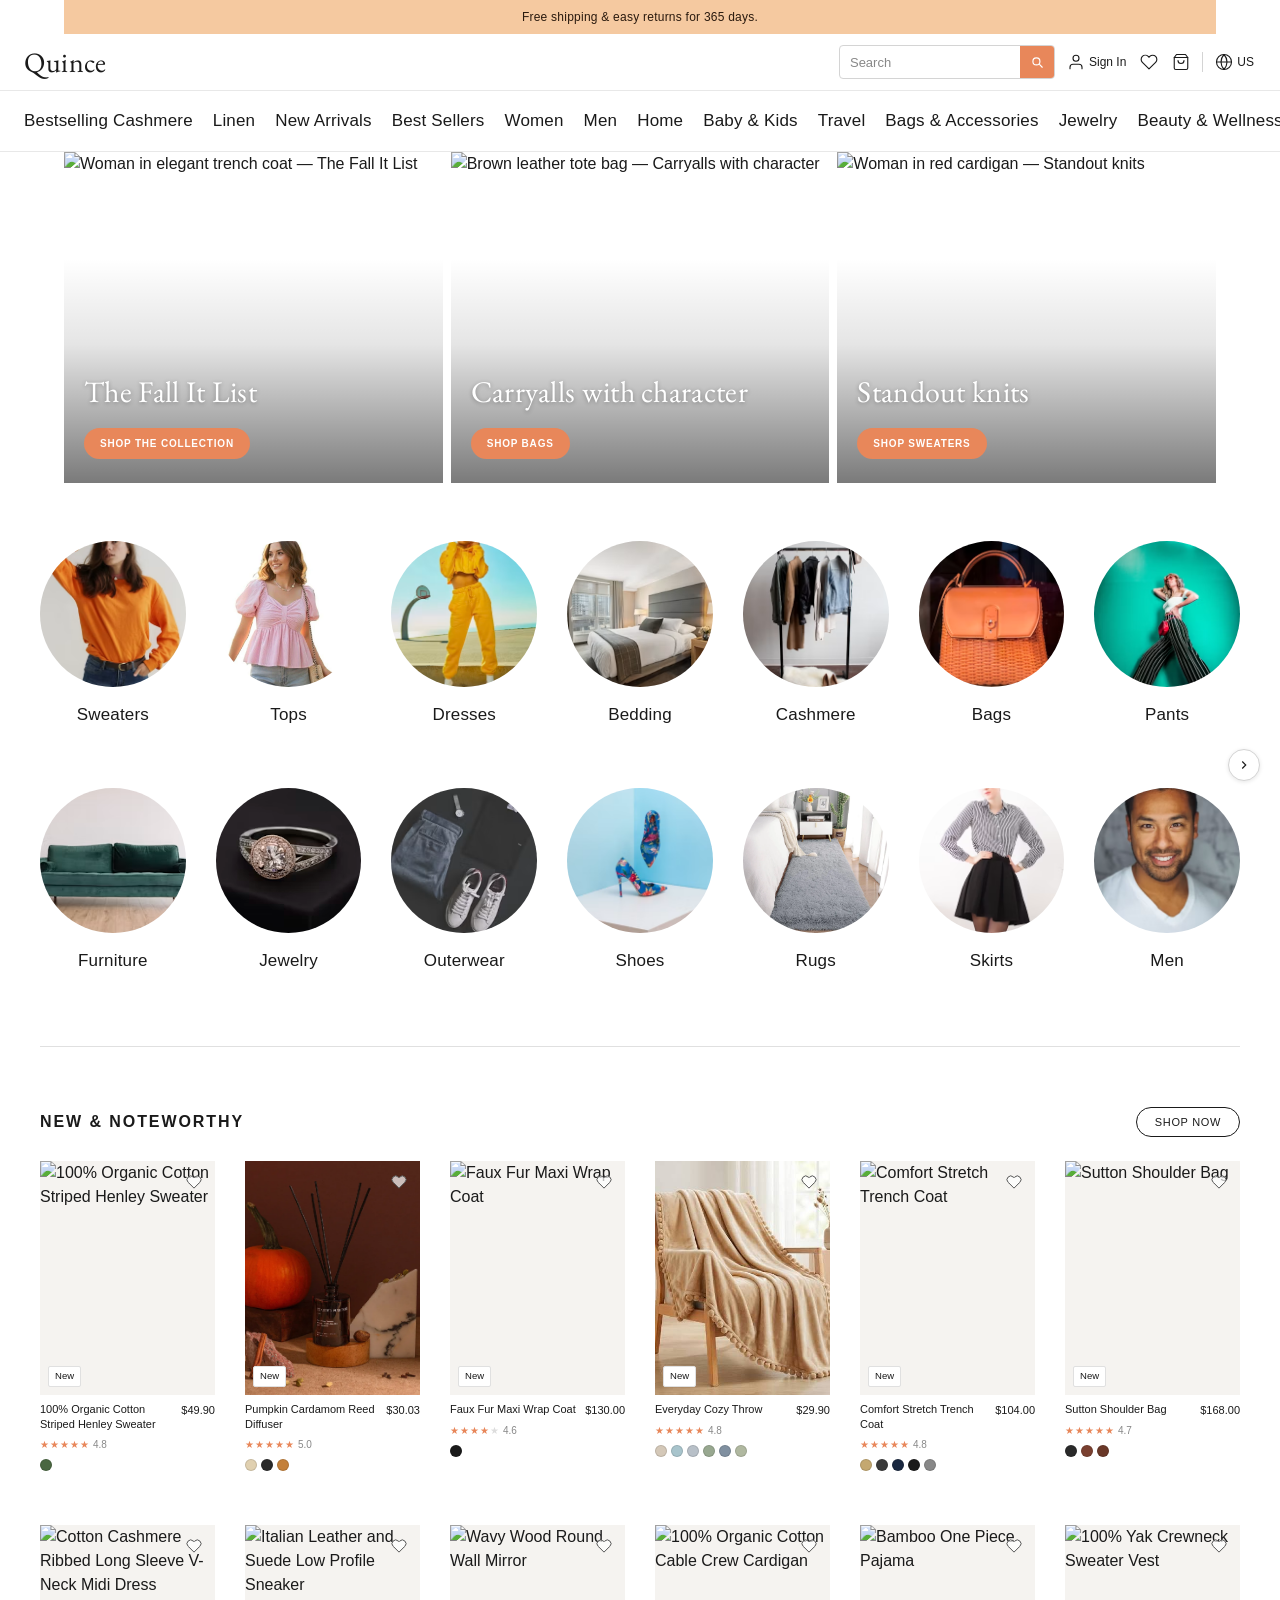
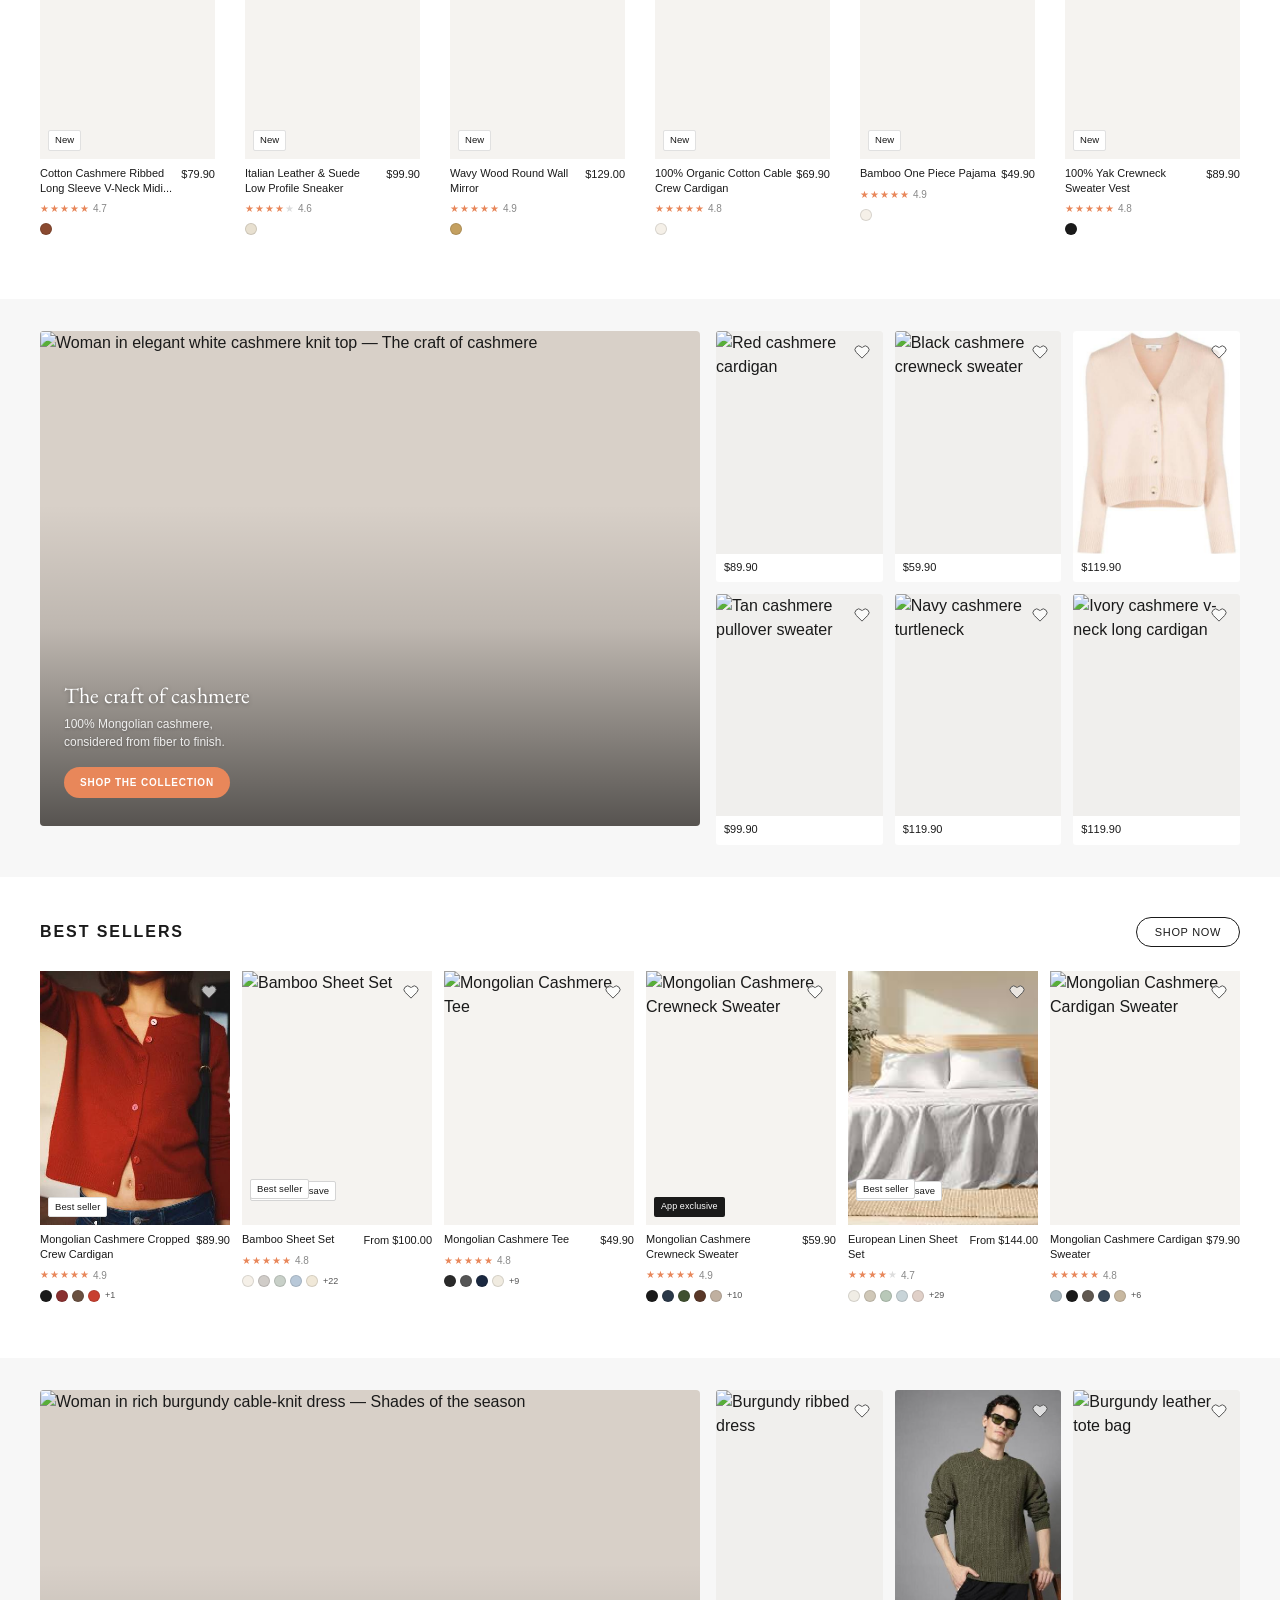
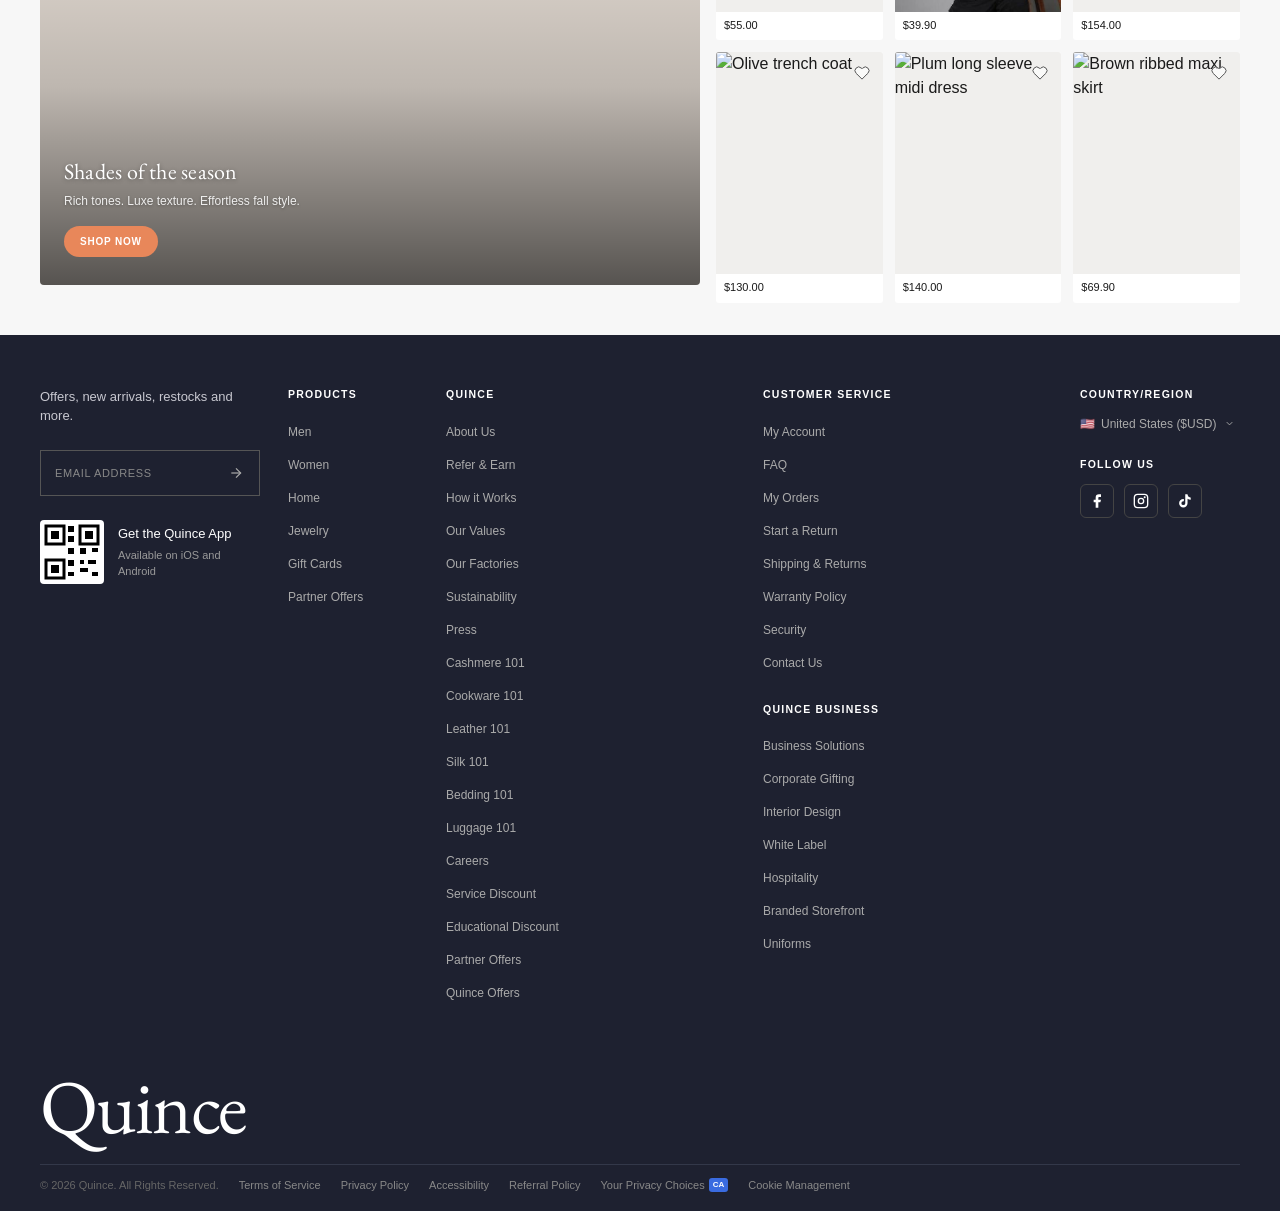
==== commit ed2f56e8: "Made some changes in the home page" ====
--- a/index.html
+++ b/index.html
@@ -72,7 +72,7 @@
         <div class="header-divider" aria-hidden="true"></div>
 
         <!-- Region -->
-        <button class="header-icon-btn" aria-label="Select region: US">
+        <button class="header-icon-btn" aria-label="Select region: INDIA">
           <svg viewBox="0 0 24 24" xmlns="http://www.w3.org/2000/svg" aria-hidden="true">
             <circle cx="12" cy="12" r="10" stroke-linecap="round" stroke-linejoin="round"/>
             <path d="M2 12h20M12 2a15.3 15.3 0 0 1 4 10 15.3 15.3 0 0 1-4 10 15.3 15.3 0 0 1-4-10 15.3 15.3 0 0 1 4-10z" stroke-linecap="round" stroke-linejoin="round"/>
@@ -390,7 +390,7 @@
       <article class="product-card">
         <div class="product-img-wrap">
           <img
-            src="https://images.unsplash.com/photo-1596461404969-9ae70f2830c1?w=400&auto=format&fit=crop&q=75"
+            src="assets/images/pumpkin.webp"
             alt="Pumpkin Cardamom Reed Diffuser"
             loading="lazy"
           >
@@ -464,7 +464,7 @@
       <article class="product-card">
         <div class="product-img-wrap">
           <img
-            src="https://images.unsplash.com/photo-1601378235175-90d35fdfd592?w=400&auto=format&fit=crop&q=75"
+            src="assets/images/cozy.jpeg"
             alt="Everyday Cozy Throw"
             loading="lazy"
           >
@@ -798,6 +798,473 @@
       </article>
 
     </div><!-- /product-grid -->
+  </section>
+
+
+  <!-- ================================================
+       NEW SECTION 1 — THE CRAFT OF CASHMERE
+       ================================================ -->
+  <section class="feature-split-section craft-cashmere-section" aria-label="The craft of cashmere">
+    <div class="feature-split-inner">
+
+      <!-- Left: Large featured card -->
+      <article class="feature-large-card">
+        <img
+          src="https://images.unsplash.com/photo-1509631179647-0177331693ae?w=900&auto=format&fit=crop&q=80&crop=top"
+          alt="Woman in elegant white cashmere knit top — The craft of cashmere"
+          loading="lazy"
+        >
+        <div class="feature-overlay" aria-hidden="true"></div>
+        <div class="feature-content">
+          <h2 class="feature-heading">The craft of cashmere</h2>
+          <p class="feature-subtext">100% Mongolian cashmere,<br>considered from fiber to finish.</p>
+          <a href="#" class="hero-btn">Shop the Collection</a>
+        </div>
+      </article>
+
+      <!-- Right: 2×3 product mini-grid -->
+      <div class="feature-mini-grid">
+
+        <!-- Row 1 -->
+        <article class="mini-product-card">
+          <div class="mini-img-wrap">
+            <img
+              src="https://images.unsplash.com/photo-1552902865-b72c031ac5ea?w=400&auto=format&fit=crop&q=75&crop=top"
+              alt="Red cashmere cardigan"
+              loading="lazy"
+            >
+            <div class="product-wishlist" aria-label="Add to wishlist">
+              <svg viewBox="0 0 24 24" xmlns="http://www.w3.org/2000/svg" aria-hidden="true"><path d="M20.84 4.61a5.5 5.5 0 0 0-7.78 0L12 5.67l-1.06-1.06a5.5 5.5 0 0 0-7.78 7.78l1.06 1.06L12 21.23l7.78-7.78 1.06-1.06a5.5 5.5 0 0 0 0-7.78z"/></svg>
+            </div>
+          </div>
+          <div class="mini-product-info">
+            <span class="product-price">$89.90</span>
+          </div>
+        </article>
+
+        <article class="mini-product-card">
+          <div class="mini-img-wrap">
+            <img
+              src="https://images.unsplash.com/photo-1617137968427-85924c800a22?w=400&auto=format&fit=crop&q=75&crop=top"
+              alt="Black cashmere crewneck sweater"
+              loading="lazy"
+            >
+            <div class="product-wishlist" aria-label="Add to wishlist">
+              <svg viewBox="0 0 24 24" xmlns="http://www.w3.org/2000/svg" aria-hidden="true"><path d="M20.84 4.61a5.5 5.5 0 0 0-7.78 0L12 5.67l-1.06-1.06a5.5 5.5 0 0 0-7.78 7.78l1.06 1.06L12 21.23l7.78-7.78 1.06-1.06a5.5 5.5 0 0 0 0-7.78z"/></svg>
+            </div>
+          </div>
+          <div class="mini-product-info">
+            <span class="product-price">$59.90</span>
+          </div>
+        </article>
+
+        <article class="mini-product-card">
+          <div class="mini-img-wrap">
+            <img
+              src="assets/images/cardigan.jpeg"
+              alt="Beige cashmere v-neck cardigan"
+              loading="lazy"
+            >
+            <div class="product-wishlist" aria-label="Add to wishlist">
+              <svg viewBox="0 0 24 24" xmlns="http://www.w3.org/2000/svg" aria-hidden="true"><path d="M20.84 4.61a5.5 5.5 0 0 0-7.78 0L12 5.67l-1.06-1.06a5.5 5.5 0 0 0-7.78 7.78l1.06 1.06L12 21.23l7.78-7.78 1.06-1.06a5.5 5.5 0 0 0 0-7.78z"/></svg>
+            </div>
+          </div>
+          <div class="mini-product-info">
+            <span class="product-price">$119.90</span>
+          </div>
+        </article>
+
+        <!-- Row 2 -->
+        <article class="mini-product-card">
+          <div class="mini-img-wrap">
+            <img
+              src="https://images.unsplash.com/photo-1584370848010-d7fe6bc767ec?w=400&auto=format&fit=crop&q=75&crop=top"
+              alt="Tan cashmere pullover sweater"
+              loading="lazy"
+            >
+            <div class="product-wishlist" aria-label="Add to wishlist">
+              <svg viewBox="0 0 24 24" xmlns="http://www.w3.org/2000/svg" aria-hidden="true"><path d="M20.84 4.61a5.5 5.5 0 0 0-7.78 0L12 5.67l-1.06-1.06a5.5 5.5 0 0 0-7.78 7.78l1.06 1.06L12 21.23l7.78-7.78 1.06-1.06a5.5 5.5 0 0 0 0-7.78z"/></svg>
+            </div>
+          </div>
+          <div class="mini-product-info">
+            <span class="product-price">$99.90</span>
+          </div>
+        </article>
+
+        <article class="mini-product-card">
+          <div class="mini-img-wrap">
+            <img
+              src="https://images.unsplash.com/photo-1578587018452-892bacefd3f2?w=400&auto=format&fit=crop&q=75&crop=top"
+              alt="Navy cashmere turtleneck"
+              loading="lazy"
+            >
+            <div class="product-wishlist" aria-label="Add to wishlist">
+              <svg viewBox="0 0 24 24" xmlns="http://www.w3.org/2000/svg" aria-hidden="true"><path d="M20.84 4.61a5.5 5.5 0 0 0-7.78 0L12 5.67l-1.06-1.06a5.5 5.5 0 0 0-7.78 7.78l1.06 1.06L12 21.23l7.78-7.78 1.06-1.06a5.5 5.5 0 0 0 0-7.78z"/></svg>
+            </div>
+          </div>
+          <div class="mini-product-info">
+            <span class="product-price">$119.90</span>
+          </div>
+        </article>
+
+        <article class="mini-product-card">
+          <div class="mini-img-wrap">
+            <img
+              src="https://images.unsplash.com/photo-1583496661160-fb5886a0aaaa?w=400&auto=format&fit=crop&q=75&crop=top"
+              alt="Ivory cashmere v-neck long cardigan"
+              loading="lazy"
+            >
+            <div class="product-wishlist" aria-label="Add to wishlist">
+              <svg viewBox="0 0 24 24" xmlns="http://www.w3.org/2000/svg" aria-hidden="true"><path d="M20.84 4.61a5.5 5.5 0 0 0-7.78 0L12 5.67l-1.06-1.06a5.5 5.5 0 0 0-7.78 7.78l1.06 1.06L12 21.23l7.78-7.78 1.06-1.06a5.5 5.5 0 0 0 0-7.78z"/></svg>
+            </div>
+          </div>
+          <div class="mini-product-info">
+            <span class="product-price">$119.90</span>
+          </div>
+        </article>
+
+      </div><!-- /feature-mini-grid -->
+
+    </div><!-- /feature-split-inner -->
+  </section>
+
+  <!-- ================================================
+       NEW SECTION 2 — BEST SELLERS
+       ================================================ -->
+  <section class="best-sellers-section" aria-label="Best sellers">
+    <div class="best-sellers-inner">
+
+      <div class="section-header">
+        <h2 class="section-title">Best Sellers</h2>
+        <a href="#" class="shop-now-btn" aria-label="Shop all best sellers">Shop Now</a>
+      </div>
+
+      <div class="product-grid bs-grid">
+
+        <!-- BS Product 1 -->
+        <article class="product-card">
+          <div class="product-img-wrap">
+            <img
+              src="assets/images/mongo.jpeg"
+              alt="Mongolian Cashmere Cropped Crew Cardigan"
+              loading="lazy"
+            >
+            <div class="product-wishlist" aria-label="Add to wishlist">
+              <svg viewBox="0 0 24 24" xmlns="http://www.w3.org/2000/svg" aria-hidden="true"><path d="M20.84 4.61a5.5 5.5 0 0 0-7.78 0L12 5.67l-1.06-1.06a5.5 5.5 0 0 0-7.78 7.78l1.06 1.06L12 21.23l7.78-7.78 1.06-1.06a5.5 5.5 0 0 0 0-7.78z"/></svg>
+            </div>
+            <span class="product-badge">Best seller</span>
+          </div>
+          <div class="product-info">
+            <div class="product-name-price">
+              <span class="product-name">Mongolian Cashmere Cropped Crew Cardigan</span>
+              <span class="product-price">$89.90</span>
+            </div>
+            <div class="product-rating">
+              <div class="stars" aria-label="Rating: 4.9"><span class="star">&#9733;</span><span class="star">&#9733;</span><span class="star">&#9733;</span><span class="star">&#9733;</span><span class="star">&#9733;</span></div>
+              <span class="rating-count">4.9</span>
+            </div>
+            <div class="product-swatches">
+              <span class="swatch" style="background:#1a1a1a" title="Black"></span>
+              <span class="swatch" style="background:#8a3030" title="Burgundy"></span>
+              <span class="swatch" style="background:#6a5040" title="Mocha"></span>
+              <span class="swatch" style="background:#c84030" title="Red"></span>
+              <span class="swatch swatch-more" title="More colors">+1</span>
+            </div>
+          </div>
+        </article>
+
+        <!-- BS Product 2 -->
+        <article class="product-card">
+          <div class="product-img-wrap">
+            <img
+              src="https://images.unsplash.com/photo-1631049307264-da0ec9d70304?w=400&auto=format&fit=crop&q=75"
+              alt="Bamboo Sheet Set"
+              loading="lazy"
+            >
+            <div class="product-wishlist" aria-label="Add to wishlist">
+              <svg viewBox="0 0 24 24" xmlns="http://www.w3.org/2000/svg" aria-hidden="true"><path d="M20.84 4.61a5.5 5.5 0 0 0-7.78 0L12 5.67l-1.06-1.06a5.5 5.5 0 0 0-7.78 7.78l1.06 1.06L12 21.23l7.78-7.78 1.06-1.06a5.5 5.5 0 0 0 0-7.78z"/></svg>
+            </div>
+            <span class="product-badge bs-label-bundle">Bundle and save</span>
+            <span class="product-badge bs-label-second" style="bottom:26px;">Best seller</span>
+          </div>
+          <div class="product-info">
+            <div class="product-name-price">
+              <span class="product-name">Bamboo Sheet Set</span>
+              <span class="product-price">From $100.00</span>
+            </div>
+            <div class="product-rating">
+              <div class="stars" aria-label="Rating: 4.8"><span class="star">&#9733;</span><span class="star">&#9733;</span><span class="star">&#9733;</span><span class="star">&#9733;</span><span class="star">&#9733;</span></div>
+              <span class="rating-count">4.8</span>
+            </div>
+            <div class="product-swatches">
+              <span class="swatch" style="background:#f5f0e8" title="Ivory"></span>
+              <span class="swatch" style="background:#d0ccc8" title="Gray"></span>
+              <span class="swatch" style="background:#c8d0c8" title="Sage"></span>
+              <span class="swatch" style="background:#b8c8d8" title="Blue"></span>
+              <span class="swatch" style="background:#f0e8d8" title="Sand"></span>
+              <span class="swatch swatch-more" title="More colors">+22</span>
+            </div>
+          </div>
+        </article>
+
+        <!-- BS Product 3 -->
+        <article class="product-card">
+          <div class="product-img-wrap">
+            <img
+              src="https://images.unsplash.com/photo-1602810318383-e386cc2a3ccf?w=400&auto=format&fit=crop&q=75&crop=top"
+              alt="Mongolian Cashmere Tee"
+              loading="lazy"
+            >
+            <div class="product-wishlist" aria-label="Add to wishlist">
+              <svg viewBox="0 0 24 24" xmlns="http://www.w3.org/2000/svg" aria-hidden="true"><path d="M20.84 4.61a5.5 5.5 0 0 0-7.78 0L12 5.67l-1.06-1.06a5.5 5.5 0 0 0-7.78 7.78l1.06 1.06L12 21.23l7.78-7.78 1.06-1.06a5.5 5.5 0 0 0 0-7.78z"/></svg>
+            </div>
+          </div>
+          <div class="product-info">
+            <div class="product-name-price">
+              <span class="product-name">Mongolian Cashmere Tee</span>
+              <span class="product-price">$49.90</span>
+            </div>
+            <div class="product-rating">
+              <div class="stars" aria-label="Rating: 4.8"><span class="star">&#9733;</span><span class="star">&#9733;</span><span class="star">&#9733;</span><span class="star">&#9733;</span><span class="star">&#9733;</span></div>
+              <span class="rating-count">4.8</span>
+            </div>
+            <div class="product-swatches">
+              <span class="swatch" style="background:#2a2a2a" title="Charcoal"></span>
+              <span class="swatch" style="background:#555" title="Gray"></span>
+              <span class="swatch" style="background:#1a2840" title="Navy"></span>
+              <span class="swatch" style="background:#f0ebe0" title="Ivory"></span>
+              <span class="swatch swatch-more" title="More colors">+9</span>
+            </div>
+          </div>
+        </article>
+
+        <!-- BS Product 4 -->
+        <article class="product-card">
+          <div class="product-img-wrap">
+            <img
+              src="https://images.unsplash.com/photo-1617137968427-85924c800a22?w=400&auto=format&fit=crop&q=75&crop=top"
+              alt="Mongolian Cashmere Crewneck Sweater"
+              loading="lazy"
+            >
+            <div class="product-wishlist" aria-label="Add to wishlist">
+              <svg viewBox="0 0 24 24" xmlns="http://www.w3.org/2000/svg" aria-hidden="true"><path d="M20.84 4.61a5.5 5.5 0 0 0-7.78 0L12 5.67l-1.06-1.06a5.5 5.5 0 0 0-7.78 7.78l1.06 1.06L12 21.23l7.78-7.78 1.06-1.06a5.5 5.5 0 0 0 0-7.78z"/></svg>
+            </div>
+            <span class="product-badge bs-label-exclusive">App exclusive</span>
+          </div>
+          <div class="product-info">
+            <div class="product-name-price">
+              <span class="product-name">Mongolian Cashmere Crewneck Sweater</span>
+              <span class="product-price">$59.90</span>
+            </div>
+            <div class="product-rating">
+              <div class="stars" aria-label="Rating: 4.9"><span class="star">&#9733;</span><span class="star">&#9733;</span><span class="star">&#9733;</span><span class="star">&#9733;</span><span class="star">&#9733;</span></div>
+              <span class="rating-count">4.9</span>
+            </div>
+            <div class="product-swatches">
+              <span class="swatch" style="background:#1a1a1a" title="Black"></span>
+              <span class="swatch" style="background:#2a3848" title="Navy"></span>
+              <span class="swatch" style="background:#405030" title="Olive"></span>
+              <span class="swatch" style="background:#5a3828" title="Camel"></span>
+              <span class="swatch" style="background:#c0b0a0" title="Oat"></span>
+              <span class="swatch swatch-more" title="More colors">+10</span>
+            </div>
+          </div>
+        </article>
+
+        <!-- BS Product 5 -->
+        <article class="product-card">
+          <div class="product-img-wrap">
+            <img
+              src="assets/images/lenin.jpeg"
+              alt="European Linen Sheet Set"
+              loading="lazy"
+            >
+            <div class="product-wishlist" aria-label="Add to wishlist">
+              <svg viewBox="0 0 24 24" xmlns="http://www.w3.org/2000/svg" aria-hidden="true"><path d="M20.84 4.61a5.5 5.5 0 0 0-7.78 0L12 5.67l-1.06-1.06a5.5 5.5 0 0 0-7.78 7.78l1.06 1.06L12 21.23l7.78-7.78 1.06-1.06a5.5 5.5 0 0 0 0-7.78z"/></svg>
+            </div>
+            <span class="product-badge bs-label-bundle">Bundle and save</span>
+            <span class="product-badge bs-label-second" style="bottom:26px;">Best seller</span>
+          </div>
+          <div class="product-info">
+            <div class="product-name-price">
+              <span class="product-name">European Linen Sheet Set</span>
+              <span class="product-price">From $144.00</span>
+            </div>
+            <div class="product-rating">
+              <div class="stars" aria-label="Rating: 4.7"><span class="star">&#9733;</span><span class="star">&#9733;</span><span class="star">&#9733;</span><span class="star">&#9733;</span><span class="star empty">&#9733;</span></div>
+              <span class="rating-count">4.7</span>
+            </div>
+            <div class="product-swatches">
+              <span class="swatch" style="background:#f0ede5" title="Natural"></span>
+              <span class="swatch" style="background:#d0c8b8" title="Stone"></span>
+              <span class="swatch" style="background:#b8c8b8" title="Sage"></span>
+              <span class="swatch" style="background:#c8d4d8" title="Sky"></span>
+              <span class="swatch" style="background:#e0d0c8" title="Blush"></span>
+              <span class="swatch swatch-more" title="More colors">+29</span>
+            </div>
+          </div>
+        </article>
+
+        <!-- BS Product 6 -->
+        <article class="product-card">
+          <div class="product-img-wrap">
+            <img
+              src="https://images.unsplash.com/photo-1551232864-3f0890e580d9?w=400&auto=format&fit=crop&q=75&crop=top"
+              alt="Mongolian Cashmere Cardigan Sweater"
+              loading="lazy"
+            >
+            <div class="product-wishlist" aria-label="Add to wishlist">
+              <svg viewBox="0 0 24 24" xmlns="http://www.w3.org/2000/svg" aria-hidden="true"><path d="M20.84 4.61a5.5 5.5 0 0 0-7.78 0L12 5.67l-1.06-1.06a5.5 5.5 0 0 0-7.78 7.78l1.06 1.06L12 21.23l7.78-7.78 1.06-1.06a5.5 5.5 0 0 0 0-7.78z"/></svg>
+            </div>
+          </div>
+          <div class="product-info">
+            <div class="product-name-price">
+              <span class="product-name">Mongolian Cashmere Cardigan Sweater</span>
+              <span class="product-price">$79.90</span>
+            </div>
+            <div class="product-rating">
+              <div class="stars" aria-label="Rating: 4.8"><span class="star">&#9733;</span><span class="star">&#9733;</span><span class="star">&#9733;</span><span class="star">&#9733;</span><span class="star">&#9733;</span></div>
+              <span class="rating-count">4.8</span>
+            </div>
+            <div class="product-swatches">
+              <span class="swatch" style="background:#a8b8c0" title="Blue"></span>
+              <span class="swatch" style="background:#1a1a1a" title="Black"></span>
+              <span class="swatch" style="background:#605850" title="Taupe"></span>
+              <span class="swatch" style="background:#384858" title="Navy"></span>
+              <span class="swatch" style="background:#c8b8a0" title="Camel"></span>
+              <span class="swatch swatch-more" title="More colors">+6</span>
+            </div>
+          </div>
+        </article>
+
+      </div><!-- /bs-grid -->
+    </div><!-- /best-sellers-inner -->
+  </section>
+
+  <!-- ================================================
+       NEW SECTION 3 — SHADES OF THE SEASON
+       ================================================ -->
+  <section class="feature-split-section shades-season-section" aria-label="Shades of the season">
+    <div class="feature-split-inner">
+
+      <!-- Left: Large featured card -->
+      <article class="feature-large-card">
+        <img
+          src="https://images.unsplash.com/photo-1539109136881-3be0616acf4b?w=900&auto=format&fit=crop&q=80&crop=top"
+          alt="Woman in rich burgundy cable-knit dress — Shades of the season"
+          loading="lazy"
+        >
+        <div class="feature-overlay" aria-hidden="true"></div>
+        <div class="feature-content">
+          <h2 class="feature-heading">Shades of the season</h2>
+          <p class="feature-subtext">Rich tones. Luxe texture. Effortless fall style.</p>
+          <a href="#" class="hero-btn">Shop Now</a>
+        </div>
+      </article>
+
+      <!-- Right: 2×3 product mini-grid -->
+      <div class="feature-mini-grid">
+
+        <!-- Row 1 -->
+        <article class="mini-product-card">
+          <div class="mini-img-wrap">
+            <img
+              src="https://images.unsplash.com/photo-1567401893414-76b7b1e5a7a5?w=400&auto=format&fit=crop&q=75&crop=top"
+              alt="Burgundy ribbed dress"
+              loading="lazy"
+            >
+            <div class="product-wishlist" aria-label="Add to wishlist">
+              <svg viewBox="0 0 24 24" xmlns="http://www.w3.org/2000/svg" aria-hidden="true"><path d="M20.84 4.61a5.5 5.5 0 0 0-7.78 0L12 5.67l-1.06-1.06a5.5 5.5 0 0 0-7.78 7.78l1.06 1.06L12 21.23l7.78-7.78 1.06-1.06a5.5 5.5 0 0 0 0-7.78z"/></svg>
+            </div>
+          </div>
+          <div class="mini-product-info">
+            <span class="product-price">$55.00</span>
+          </div>
+        </article>
+
+        <article class="mini-product-card">
+          <div class="mini-img-wrap">
+            <img
+              src="assets/images/olive.jpeg"
+              alt="Olive green knit pullover"
+              loading="lazy"
+            >
+            <div class="product-wishlist" aria-label="Add to wishlist">
+              <svg viewBox="0 0 24 24" xmlns="http://www.w3.org/2000/svg" aria-hidden="true"><path d="M20.84 4.61a5.5 5.5 0 0 0-7.78 0L12 5.67l-1.06-1.06a5.5 5.5 0 0 0-7.78 7.78l1.06 1.06L12 21.23l7.78-7.78 1.06-1.06a5.5 5.5 0 0 0 0-7.78z"/></svg>
+            </div>
+          </div>
+          <div class="mini-product-info">
+            <span class="product-price">$39.90</span>
+          </div>
+        </article>
+
+        <article class="mini-product-card">
+          <div class="mini-img-wrap">
+            <img
+              src="https://images.unsplash.com/photo-1548036328-c9fa89d128fa?w=400&auto=format&fit=crop&q=75"
+              alt="Burgundy leather tote bag"
+              loading="lazy"
+            >
+            <div class="product-wishlist" aria-label="Add to wishlist">
+              <svg viewBox="0 0 24 24" xmlns="http://www.w3.org/2000/svg" aria-hidden="true"><path d="M20.84 4.61a5.5 5.5 0 0 0-7.78 0L12 5.67l-1.06-1.06a5.5 5.5 0 0 0-7.78 7.78l1.06 1.06L12 21.23l7.78-7.78 1.06-1.06a5.5 5.5 0 0 0 0-7.78z"/></svg>
+            </div>
+          </div>
+          <div class="mini-product-info">
+            <span class="product-price">$154.00</span>
+          </div>
+        </article>
+
+        <!-- Row 2 -->
+        <article class="mini-product-card">
+          <div class="mini-img-wrap">
+            <img
+              src="https://images.unsplash.com/photo-1544441893-675973e31985?w=400&auto=format&fit=crop&q=75&crop=top"
+              alt="Olive trench coat"
+              loading="lazy"
+            >
+            <div class="product-wishlist" aria-label="Add to wishlist">
+              <svg viewBox="0 0 24 24" xmlns="http://www.w3.org/2000/svg" aria-hidden="true"><path d="M20.84 4.61a5.5 5.5 0 0 0-7.78 0L12 5.67l-1.06-1.06a5.5 5.5 0 0 0-7.78 7.78l1.06 1.06L12 21.23l7.78-7.78 1.06-1.06a5.5 5.5 0 0 0 0-7.78z"/></svg>
+            </div>
+          </div>
+          <div class="mini-product-info">
+            <span class="product-price">$130.00</span>
+          </div>
+        </article>
+
+        <article class="mini-product-card">
+          <div class="mini-img-wrap">
+            <img
+              src="https://images.unsplash.com/photo-1515886657613-9f3515b0c78f?w=400&auto=format&fit=crop&q=75&crop=top"
+              alt="Plum long sleeve midi dress"
+              loading="lazy"
+            >
+            <div class="product-wishlist" aria-label="Add to wishlist">
+              <svg viewBox="0 0 24 24" xmlns="http://www.w3.org/2000/svg" aria-hidden="true"><path d="M20.84 4.61a5.5 5.5 0 0 0-7.78 0L12 5.67l-1.06-1.06a5.5 5.5 0 0 0-7.78 7.78l1.06 1.06L12 21.23l7.78-7.78 1.06-1.06a5.5 5.5 0 0 0 0-7.78z"/></svg>
+            </div>
+          </div>
+          <div class="mini-product-info">
+            <span class="product-price">$140.00</span>
+          </div>
+        </article>
+
+        <article class="mini-product-card">
+          <div class="mini-img-wrap">
+            <img
+              src="https://images.unsplash.com/photo-1509631179647-0177331693ae?w=400&auto=format&fit=crop&q=75&crop=top"
+              alt="Brown ribbed maxi skirt"
+              loading="lazy"
+            >
+            <div class="product-wishlist" aria-label="Add to wishlist">
+              <svg viewBox="0 0 24 24" xmlns="http://www.w3.org/2000/svg" aria-hidden="true"><path d="M20.84 4.61a5.5 5.5 0 0 0-7.78 0L12 5.67l-1.06-1.06a5.5 5.5 0 0 0-7.78 7.78l1.06 1.06L12 21.23l7.78-7.78 1.06-1.06a5.5 5.5 0 0 0 0-7.78z"/></svg>
+            </div>
+          </div>
+          <div class="mini-product-info">
+            <span class="product-price">$69.90</span>
+          </div>
+        </article>
+
+      </div><!-- /feature-mini-grid -->
+    </div><!-- /feature-split-inner -->
   </section>
 
   <!-- ================================================
--- a/style.css
+++ b/style.css
@@ -80,8 +80,9 @@
 .announcement-bar {
   background-color: #f5c9a0;
   text-align: center;
-  padding: 8px 16px;
-  width: 100%;
+  padding: 8px 8px;
+  width: 90%;
+  margin: 0% auto;
 }
 
 .announcement-bar p {
@@ -201,6 +202,7 @@
 .site-nav {
   background-color: #fff;
   border-bottom: 1px solid #e8e8e8;
+  margin: 0% auto;
 }
 
 .nav-inner {
@@ -309,7 +311,7 @@
    7. CATEGORIES
    ---------------------------------------------------------- */
 .category-section {
-  padding: 48px 0 12px;
+  padding: 58px 0 12px;
   position: relative;
 }
 
@@ -322,15 +324,15 @@
 .category-row {
   display: grid;
   grid-template-columns: repeat(7, 1fr);
-  gap: 12px;
-  margin-bottom: 28px;
+  gap: 30px;
+  margin-bottom: 60px;
 }
 
 .category-item {
   display: flex;
   flex-direction: column;
   align-items: center;
-  gap: 10px;
+  gap: 15px;
   text-decoration: none;
   color: #1a1a1a;
 }
@@ -352,7 +354,7 @@
 }
 
 .category-name {
-  font-size: 12px;
+  font-size: 17px;
   color: #1a1a1a;
   text-align: center;
   letter-spacing: 0.01em;
@@ -395,7 +397,7 @@
 .section-divider-wrap hr {
   border: none;
   border-top: 1px solid #e0e0e0;
-  margin-bottom: 28px;
+  margin-bottom: 60px;
 }
 
 .new-noteworthy-section {
@@ -412,7 +414,7 @@
 }
 
 .section-title {
-  font-size: 13px;
+  font-size: 16px;
   font-weight: 600;
   letter-spacing: 0.12em;
   text-transform: uppercase;
@@ -1104,3 +1106,293 @@
     display: none;
   }
 }
+
+/* ============================================================
+   NEW SECTIONS — Added sections 1, 2, 3
+   12. Feature Split Sections (Craft of Cashmere / Shades of Season)
+   13. Best Sellers Section
+   14. Mini Product Cards
+   15. Best Sellers Labels
+   16. New Section Responsive
+   ============================================================ */
+
+/* ----------------------------------------------------------
+   12. FEATURE SPLIT SECTION WRAPPER
+   ---------------------------------------------------------- */
+.feature-split-section {
+  background-color: #f7f7f7;
+  padding: 32px 40px;
+}
+
+.feature-split-inner {
+  max-width: 1360px;
+  margin: 0 auto;
+  display: grid;
+  grid-template-columns: 55% 1fr;
+  gap: 16px;
+  align-items: start;
+}
+
+/* Large featured card — left column with a defined landscape aspect ratio */
+.feature-large-card {
+  position: relative;
+  overflow: hidden;
+  aspect-ratio: 4 / 3;
+  width: 100%;
+  background-color: #d8d0c8;
+  border-radius: 4px;
+}
+
+.feature-large-card img {
+  width: 100%;
+  height: 100%;
+  object-fit: cover;
+  object-position: center top;
+  display: block;
+  transition: transform 0.4s ease;
+}
+
+.feature-large-card:hover img {
+  transform: scale(1.02);
+}
+
+.feature-overlay {
+  position: absolute;
+  inset: 0;
+  background: linear-gradient(to top, rgba(0,0,0,0.60) 0%, rgba(0,0,0,0.12) 40%, transparent 65%);
+  pointer-events: none;
+}
+
+.feature-content {
+  position: absolute;
+  bottom: 28px;
+  left: 24px;
+  z-index: 2;
+}
+
+.feature-heading {
+  font-family: "EB Garamond", Georgia, "Times New Roman", Times, serif;
+  font-size: 22px;
+  font-weight: 400;
+  color: #fff;
+  margin-bottom: 6px;
+  letter-spacing: 0.01em;
+  text-shadow: 0 1px 4px rgba(0,0,0,0.35);
+  line-height: 1.2;
+}
+
+.feature-subtext {
+  font-size: 12px;
+  color: rgba(255,255,255,0.88);
+  margin-bottom: 16px;
+  line-height: 1.5;
+  text-shadow: 0 1px 3px rgba(0,0,0,0.3);
+  font-weight: 300;
+}
+
+/* 3×2 mini product grid — right column */
+.feature-mini-grid {
+  display: grid;
+  grid-template-columns: repeat(3, 1fr);
+  grid-template-rows: auto auto;
+  gap: 12px;
+  background-color: transparent;
+  align-self: start;
+}
+
+/* ----------------------------------------------------------
+   14. MINI PRODUCT CARDS (used in feature split sections)
+   ---------------------------------------------------------- */
+.mini-product-card {
+  display: flex;
+  flex-direction: column;
+  background-color: #ffffff;
+  border-radius: 3px;
+  overflow: hidden;
+}
+
+.mini-img-wrap {
+  position: relative;
+  width: 100%;
+  aspect-ratio: 3 / 4;
+  overflow: hidden;
+  background-color: #f0efed;
+  flex-shrink: 0;
+}
+
+.mini-img-wrap img {
+  width: 100%;
+  height: 100%;
+  object-fit: cover;
+  object-position: center top;
+  display: block;
+  transition: transform 0.4s ease;
+}
+
+.mini-product-card:hover .mini-img-wrap img {
+  transform: scale(1.03);
+}
+
+.mini-product-info {
+  padding: 5px 8px 7px;
+  display: flex;
+  align-items: center;
+  gap: 6px;
+}
+
+.mini-product-info .product-price {
+  font-size: 11px;
+  font-weight: 400;
+  color: #1a1a1a;
+}
+
+/* ----------------------------------------------------------
+   13. BEST SELLERS SECTION
+   ---------------------------------------------------------- */
+.best-sellers-section {
+  background-color: #fff;
+  padding: 0;
+}
+
+.best-sellers-inner {
+  max-width: 1440px;
+  margin: 0 auto;
+  padding: 40px 40px 52px;
+}
+
+/* Override grid for best sellers: always 6 columns, single row */
+.bs-grid {
+  grid-template-columns: repeat(6, 1fr);
+  gap: 16px 12px;
+}
+
+/* ----------------------------------------------------------
+   15. BEST SELLERS PRODUCT BADGE VARIANTS
+   ---------------------------------------------------------- */
+.bs-label-bundle {
+  background-color: #fff;
+  border-color: #d4d4d4;
+  bottom: 24px;
+  left: 8px;
+}
+
+.bs-label-second {
+  background-color: #fff;
+  border-color: #d4d4d4;
+  bottom: 8px;
+  left: 8px;
+  position: absolute;
+}
+
+.bs-label-exclusive {
+  background-color: #1a1a1a;
+  color: #fff;
+  border-color: transparent;
+  font-size: 9px;
+}
+
+/* Swatch "more" indicator */
+.swatch-more {
+  display: inline-flex;
+  align-items: center;
+  justify-content: center;
+  font-size: 9px;
+  color: #555;
+  font-weight: 500;
+  letter-spacing: 0;
+  width: auto;
+  height: 12px;
+  border-radius: 0;
+  border: none;
+  padding: 0 1px;
+  background: transparent;
+}
+
+/* ----------------------------------------------------------
+   16. NEW SECTION RESPONSIVE
+   ---------------------------------------------------------- */
+
+/* Tablet landscape (≤ 1100px) */
+@media (max-width: 1100px) {
+  .feature-split-section {
+    padding: 24px 24px;
+  }
+
+  .best-sellers-inner {
+    padding-left: 24px;
+    padding-right: 24px;
+  }
+
+  .bs-grid {
+    grid-template-columns: repeat(3, 1fr);
+    gap: 20px 14px;
+  }
+
+  .feature-mini-grid {
+    grid-template-columns: repeat(3, 1fr);
+    gap: 8px;
+  }
+}
+
+/* Tablet portrait (≤ 900px) — stack banner above product grid */
+@media (max-width: 900px) {
+  .feature-split-section {
+    padding: 20px 20px;
+  }
+
+  .feature-split-inner {
+    grid-template-columns: 1fr;
+    gap: 16px;
+  }
+
+  .feature-large-card {
+    aspect-ratio: 16 / 9;
+  }
+
+  .feature-mini-grid {
+    grid-template-columns: repeat(3, 1fr);
+    gap: 8px;
+  }
+
+  .bs-grid {
+    grid-template-columns: repeat(3, 1fr);
+  }
+}
+
+/* Mobile (≤ 640px) */
+@media (max-width: 640px) {
+  .feature-split-section {
+    padding: 16px 14px;
+  }
+
+  .feature-large-card {
+    aspect-ratio: 4 / 3;
+  }
+
+  .feature-heading {
+    font-size: 18px;
+  }
+
+  .feature-subtext {
+    font-size: 11px;
+  }
+
+  .feature-content {
+    bottom: 20px;
+    left: 16px;
+  }
+
+  .feature-mini-grid {
+    grid-template-columns: repeat(2, 1fr);
+    gap: 8px;
+  }
+
+  .best-sellers-inner {
+    padding: 28px 14px 36px;
+  }
+
+  .bs-grid {
+    grid-template-columns: repeat(2, 1fr);
+    gap: 14px 10px;
+  }
+}
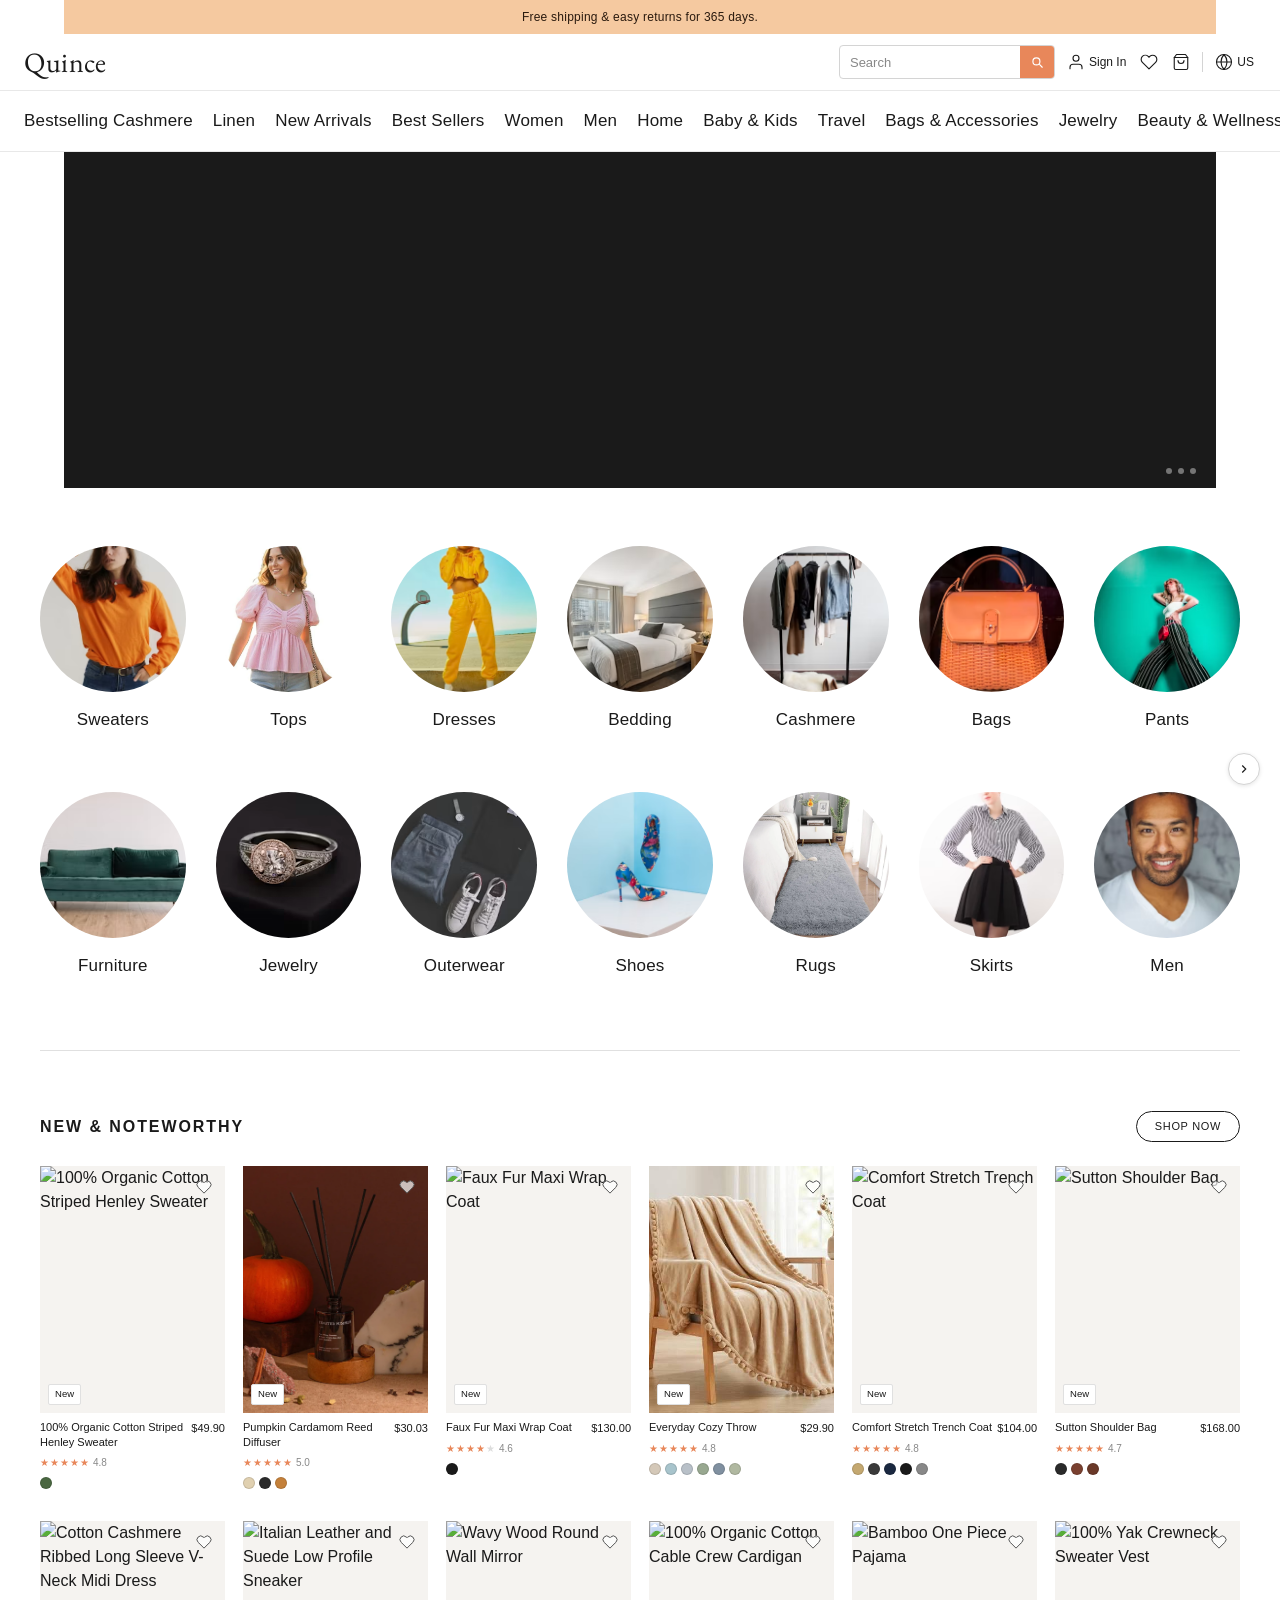
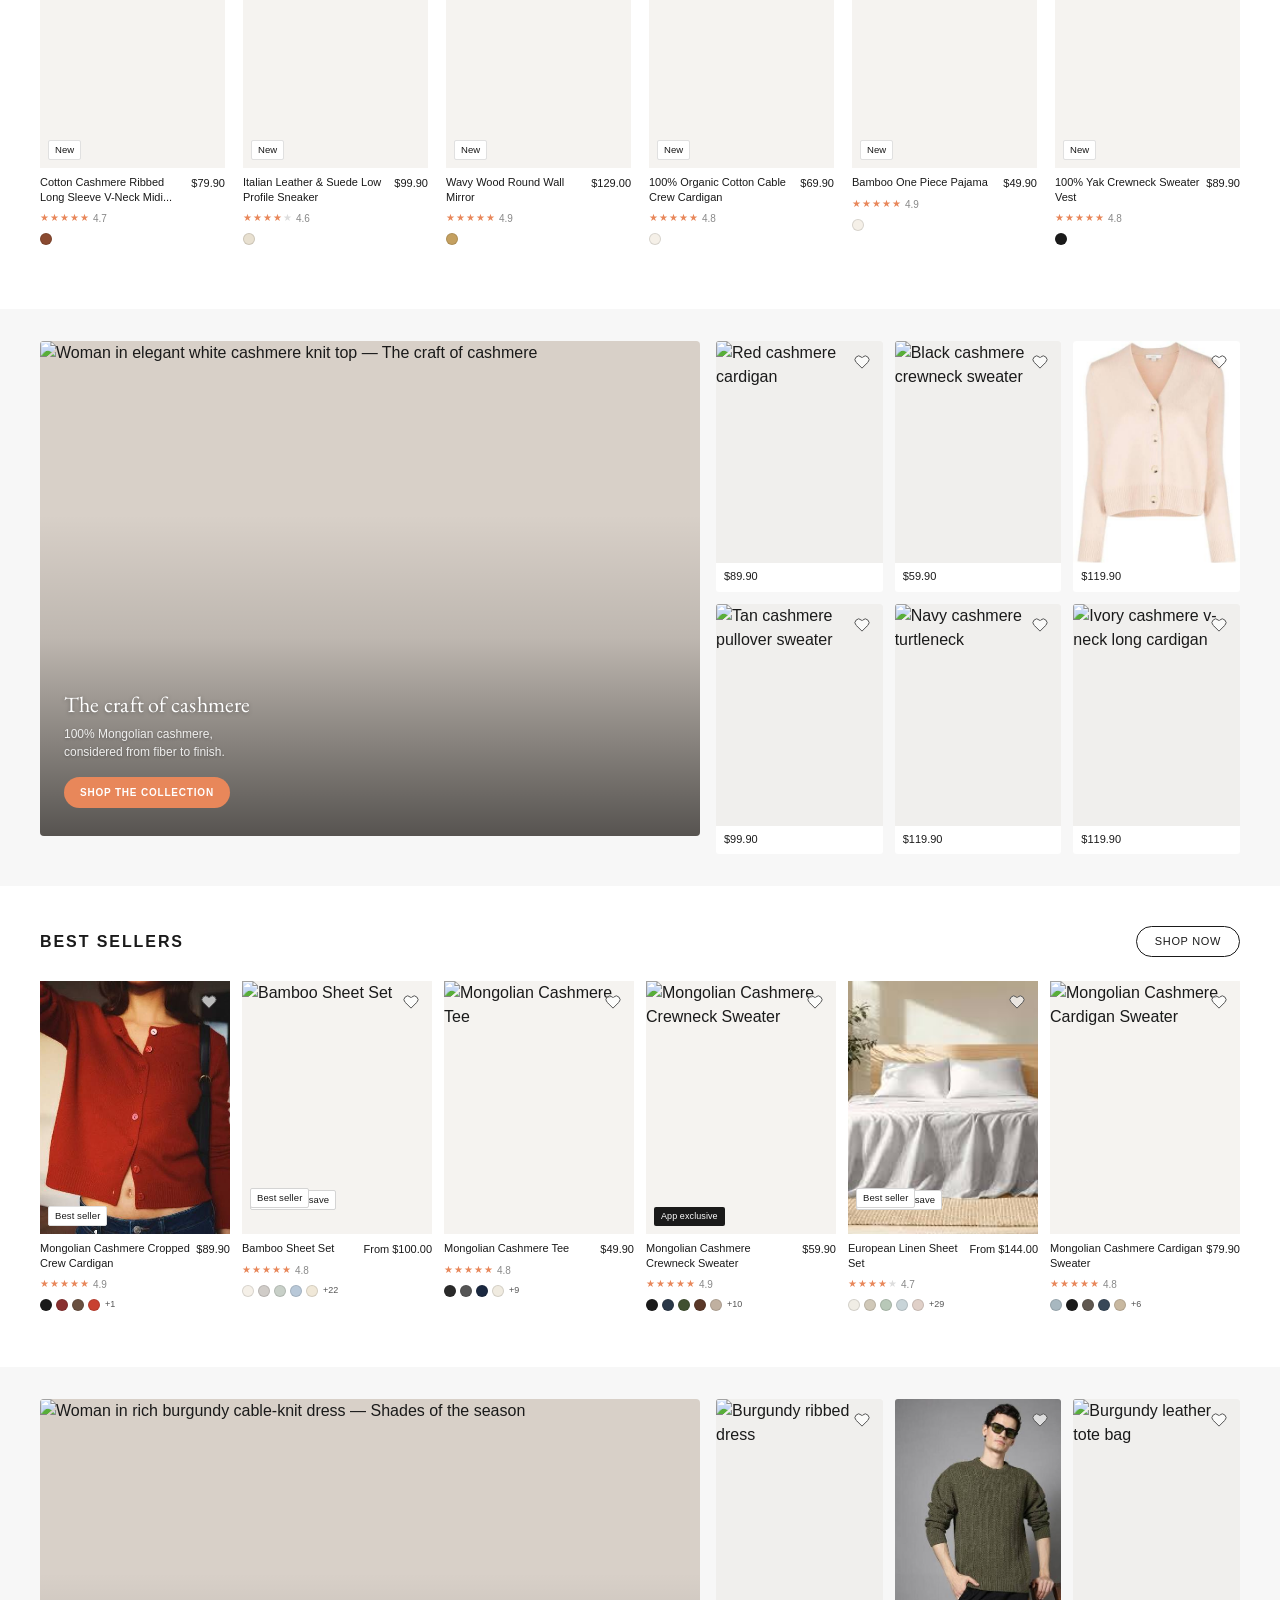
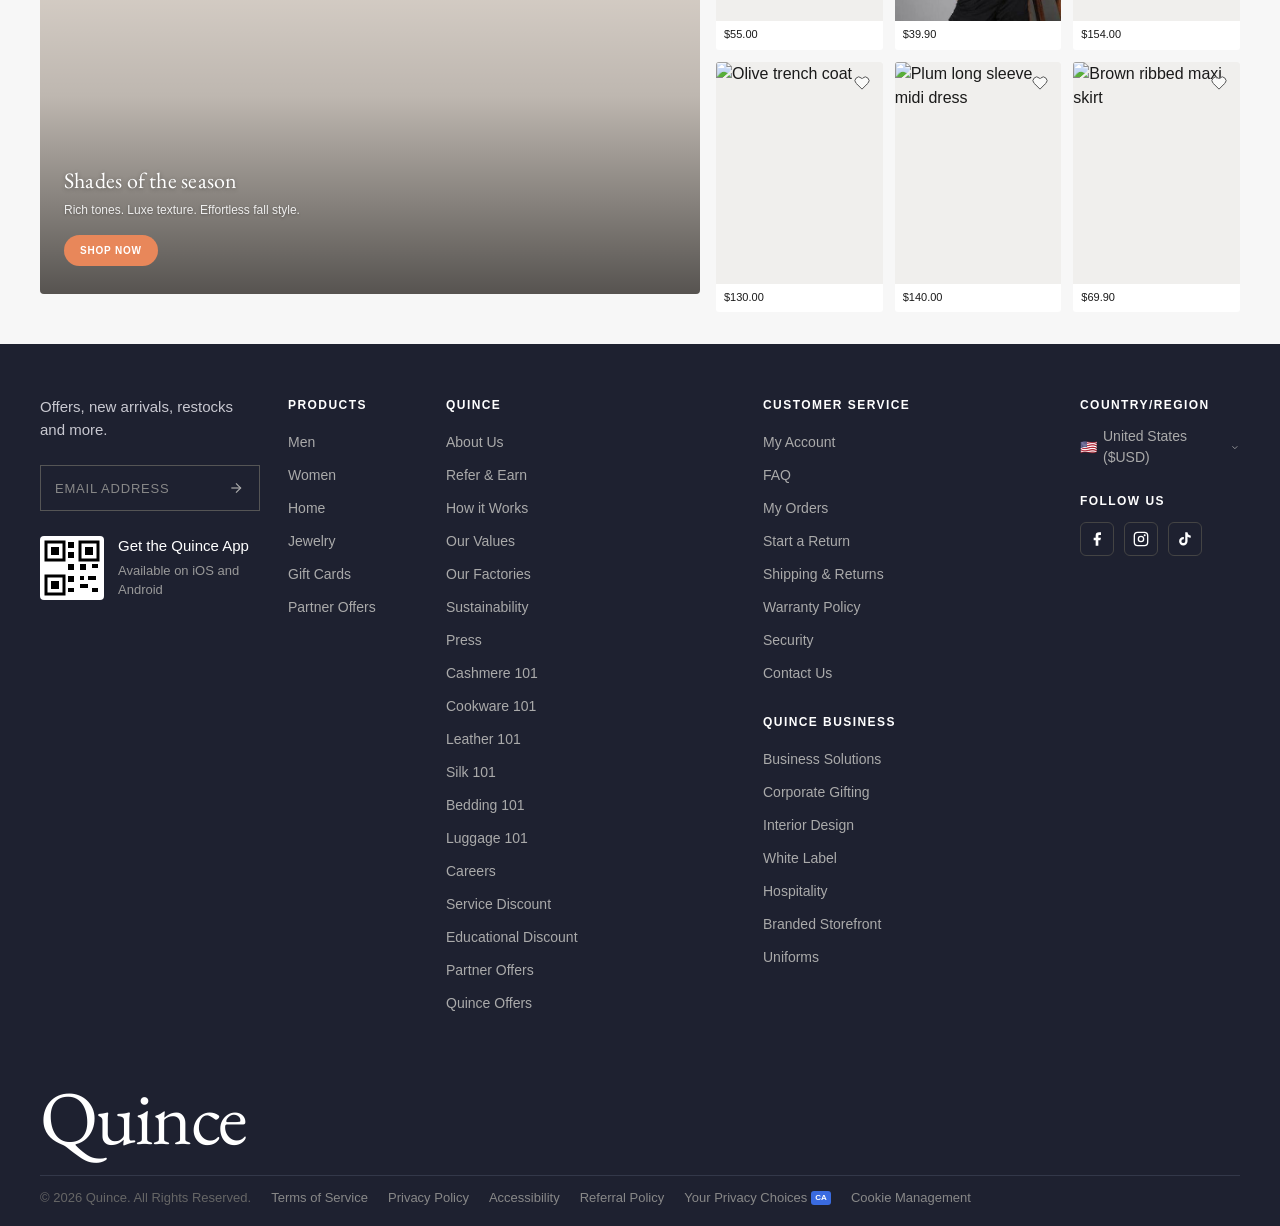
==== commit 61dd7e0f: "Added category section" ====
--- a/index.html
+++ b/index.html
@@ -105,50 +105,63 @@
   </nav>
 
   <!-- ================================================
-       4. HERO / FEATURED COLLECTION
+       4. HERO / FEATURED COLLECTION — Auto-cycling banner
        ================================================ -->
   <section class="hero-section" aria-label="Featured collections">
 
-    <!-- Card 1: The Fall It List -->
-    <article class="hero-card">
-      <img
-        src="https://images.unsplash.com/photo-1558769132-cb1aea458c5e?w=800&auto=format&fit=crop&q=80"
-        alt="Woman in elegant trench coat — The Fall It List"
-        loading="eager"
-      >
-      <div class="hero-overlay" aria-hidden="true"></div>
-      <div class="hero-content">
-        <h2>The Fall It List</h2>
-        <a href="#" class="hero-btn">Shop the Collection</a>
+    <article class="hero-banner" aria-label="Promotional banner — automatically cycling slides">
+
+      <!-- Slide 1: The Fall It List (existing hero preserved) -->
+      <div class="hero-slide hero-slide--1">
+        <img
+          src="https://images.unsplash.com/photo-1558769132-cb1aea458c5e?w=1600&auto=format&fit=crop&q=80"
+          alt="Woman in elegant trench coat — The Fall It List"
+          loading="eager"
+        >
+        <div class="hero-overlay" aria-hidden="true"></div>
+        <div class="hero-content">
+          <h2>The Fall It List</h2>
+          <a href="#" class="hero-btn">Shop the Collection</a>
+        </div>
       </div>
-    </article>
-
-    <!-- Card 2: Carryalls with character -->
-    <article class="hero-card">
-      <img
-        src="https://images.unsplash.com/photo-1548036328-c9fa89d128fa?w=800&auto=format&fit=crop&q=80"
-        alt="Brown leather tote bag — Carryalls with character"
-        loading="eager"
-      >
-      <div class="hero-overlay" aria-hidden="true"></div>
-      <div class="hero-content">
-        <h2>Carryalls with character</h2>
-        <a href="#" class="hero-btn">Shop Bags</a>
+
+      <!-- Slide 2: Timeless Essentials -->
+      <div class="hero-slide hero-slide--2">
+        <img
+          src="https://images.unsplash.com/photo-1509631179647-0177331693ae?w=1600&auto=format&fit=crop&q=80"
+          alt="Woman in a classic camel coat — Timeless Essentials"
+          loading="lazy"
+        >
+        <div class="hero-overlay" aria-hidden="true"></div>
+        <div class="hero-content">
+          <h2>Timeless Essentials</h2>
+          <p class="hero-subtext">Premium materials. Effortless everyday style.</p>
+          <a href="#" class="hero-btn">Shop Now</a>
+        </div>
       </div>
-    </article>
-
-    <!-- Card 3: Standout knits -->
-    <article class="hero-card">
-      <img
-        src="https://images.unsplash.com/photo-1591047139829-d91aecb6caea?w=800&auto=format&fit=crop&q=80"
-        alt="Woman in red cardigan — Standout knits"
-        loading="eager"
-      >
-      <div class="hero-overlay" aria-hidden="true"></div>
-      <div class="hero-content">
-        <h2>Standout knits</h2>
-        <a href="#" class="hero-btn">Shop Sweaters</a>
+
+      <!-- Slide 3: New Season, New Layers -->
+      <div class="hero-slide hero-slide--3">
+        <img
+          src="https://images.unsplash.com/photo-1483985988355-763728e1935b?w=1600&auto=format&fit=crop&q=80"
+          alt="Model in layered autumn fashion — New Season, New Layers"
+          loading="lazy"
+        >
+        <div class="hero-overlay" aria-hidden="true"></div>
+        <div class="hero-content">
+          <h2>New Season, New Layers</h2>
+          <p class="hero-subtext">Thoughtfully designed pieces for every day.</p>
+          <a href="#" class="hero-btn">Explore Now</a>
+        </div>
       </div>
+
+      <!-- Slide indicators (purely decorative, no JS) -->
+      <div class="hero-indicators" aria-hidden="true">
+        <span class="hero-dot hero-dot--1"></span>
+        <span class="hero-dot hero-dot--2"></span>
+        <span class="hero-dot hero-dot--3"></span>
+      </div>
+
     </article>
 
   </section>
@@ -162,7 +175,7 @@
       <!-- Row 1 -->
       <div class="category-row">
 
-        <a href="#" class="category-item">
+        <a href="category.html?category=sweaters" class="category-item">
           <div class="category-img-wrap">
             <img
               src="assets/images/sweaters.avif"
@@ -173,7 +186,7 @@
           <span class="category-name">Sweaters</span>
         </a>
 
-        <a href="#" class="category-item">
+        <a href="category.html?category=tops" class="category-item">
           <div class="category-img-wrap">
             <img
               src="assets/images/tops.webp"
@@ -184,7 +197,7 @@
           <span class="category-name">Tops</span>
         </a>
 
-        <a href="#" class="category-item">
+        <a href="category.html?category=dresses" class="category-item">
           <div class="category-img-wrap">
             <img
               src="assets/images/dresses.avif"
@@ -195,7 +208,7 @@
           <span class="category-name">Dresses</span>
         </a>
 
-        <a href="#" class="category-item">
+        <a href="category.html?category=bedding" class="category-item">
           <div class="category-img-wrap">
             <img
               src="assets/images/bed.avif"
@@ -206,7 +219,7 @@
           <span class="category-name">Bedding</span>
         </a>
 
-        <a href="#" class="category-item">
+        <a href="category.html?category=cashmere" class="category-item">
           <div class="category-img-wrap">
             <img
               src="assets/images/cashmere.avif"
@@ -217,7 +230,7 @@
           <span class="category-name">Cashmere</span>
         </a>
 
-        <a href="#" class="category-item">
+        <a href="category.html?category=bags" class="category-item">
           <div class="category-img-wrap">
             <img
               src="assets/images/bags.avif"
@@ -228,7 +241,7 @@
           <span class="category-name">Bags</span>
         </a>
 
-        <a href="#" class="category-item">
+        <a href="category.html?category=pants" class="category-item">
           <div class="category-img-wrap">
             <img
               src="assets/images/pants.avif"
@@ -244,7 +257,7 @@
       <!-- Row 2 -->
       <div class="category-row">
 
-        <a href="#" class="category-item">
+        <a href="category.html?category=furniture" class="category-item">
           <div class="category-img-wrap">
             <img
               src="assets/images/furniture.avif"
@@ -255,7 +268,7 @@
           <span class="category-name">Furniture</span>
         </a>
 
-        <a href="#" class="category-item">
+        <a href="category.html?category=jewelry" class="category-item">
           <div class="category-img-wrap">
             <img
               src="assets/images/jewelry.avif"
@@ -266,7 +279,7 @@
           <span class="category-name">Jewelry</span>
         </a>
 
-        <a href="#" class="category-item">
+        <a href="category.html?category=outerwear" class="category-item">
           <div class="category-img-wrap">
             <img
               src="assets/images/outerware.avif"
@@ -277,7 +290,7 @@
           <span class="category-name">Outerwear</span>
         </a>
 
-        <a href="#" class="category-item">
+        <a href="category.html?category=shoes" class="category-item">
           <div class="category-img-wrap">
             <img
               src="assets/images/footwear.avif"
@@ -288,7 +301,7 @@
           <span class="category-name">Shoes</span>
         </a>
 
-        <a href="#" class="category-item">
+        <a href="category.html?category=rugs" class="category-item">
           <div class="category-img-wrap">
             <img
               src="assets/images/rugs.webp"
@@ -299,7 +312,7 @@
           <span class="category-name">Rugs</span>
         </a>
 
-        <a href="#" class="category-item">
+        <a href="category.html?category=skirts" class="category-item">
           <div class="category-img-wrap">
             <img
               src="assets/images/skirts.avif"
@@ -310,7 +323,7 @@
           <span class="category-name">Skirts</span>
         </a>
 
-        <a href="#" class="category-item">
+        <a href="category.html?category=men" class="category-item">
           <div class="category-img-wrap">
             <img
               src="assets/images/men.avif"
--- a/style.css
+++ b/style.css
@@ -237,33 +237,99 @@
 /* ----------------------------------------------------------
    6. HERO
    ---------------------------------------------------------- */
+
+/*
+ * .hero-section retains EXACTLY the same outer dimensions as before:
+ *   width: 90%;  margin: 0 auto;
+ * The only change is removing display:grid (now holds one child banner).
+ * The banner uses aspect-ratio: 24/7 which replicates the original height:
+ *   Original height = (section_width / 3) × (7/8)
+ *   Full-width height with same aspect ratio: section_width / (24/7) = section_width × 7/24
+ *   = section_width / 3 × 7/8  ✓ (exact match)
+ */
 .hero-section {
   width: 90%;
-  display: grid;
-  grid-template-columns: 2fr 2fr 2fr;
-  gap: 8px;
   margin: 0 auto;
 }
 
-.hero-card {
+/* ── Banner container: same outer dimensions as old 3-col grid ── */
+.hero-banner {
   position: relative;
   overflow: hidden;
-  aspect-ratio: 8/7;
-}
-
-.hero-card img {
-  width: 130%;
-  height: 130%;
+  /* aspect-ratio 24/7 = (3 cols × 8/7 per col) — preserves original section height */
+  aspect-ratio: 24 / 7;
+  width: 100%;
+  background-color: #1a1a1a; /* fallback while images load */
+}
+
+/* ── Each slide: absolutely stacked, fills the banner exactly ── */
+.hero-slide {
+  position: absolute;
+  inset: 0;
+  width: 100%;
+  height: 100%;
+  opacity: 0;
+}
+
+.hero-slide img {
+  width: 100%;
+  height: 100%;
   object-fit: cover;
   object-position: center top;
   display: block;
-  transition: transform 0.4s ease;
-}
-
-.hero-card:hover img {
-  transform: scale(1.02);
-}
-
+}
+
+/* ──────────────────────────────────────────────────────────────
+   CSS-only auto-cycling fade animation — 3 slides, 5s each
+   Total cycle = 15s
+   Each slide: visible for ~4s, fades over 1s in/out
+   Keyframe percentages:
+     Slide 1  : 0%–26.67% visible, 26.67%–33.33% fade out
+     Slide 2  : 33.33%–60% visible, 60%–66.67% fade out
+     Slide 3  : 66.67%–93.33% visible, 93.33%–100% fade out → loops
+   ────────────────────────────────────────────────────────────── */
+
+/* Slide 1 — starts immediately */
+@keyframes hero-fade-1 {
+  0%          { opacity: 1; z-index: 2; }
+  26.67%      { opacity: 1; z-index: 2; }   /* hold: 4s visible  */
+  33.33%      { opacity: 0; z-index: 1; }   /* fade out over 1s  */
+  93.34%      { opacity: 0; z-index: 1; }   /* wait while 2,3 show */
+  100%        { opacity: 1; z-index: 2; }   /* start next cycle  */
+}
+
+/* Slide 2 — delayed by 5s */
+@keyframes hero-fade-2 {
+  0%          { opacity: 0; z-index: 1; }
+  33.33%      { opacity: 0; z-index: 1; }   /* wait for slide 1  */
+  33.34%      { opacity: 1; z-index: 2; }   /* become visible    */
+  60%         { opacity: 1; z-index: 2; }   /* hold: 4s visible  */
+  66.67%      { opacity: 0; z-index: 1; }   /* fade out over 1s  */
+  100%        { opacity: 0; z-index: 1; }
+}
+
+/* Slide 3 — delayed by 10s */
+@keyframes hero-fade-3 {
+  0%          { opacity: 0; z-index: 1; }
+  66.67%      { opacity: 0; z-index: 1; }   /* wait for 1 & 2    */
+  66.68%      { opacity: 1; z-index: 2; }   /* become visible    */
+  93.33%      { opacity: 1; z-index: 2; }   /* hold: 4s visible  */
+  100%        { opacity: 0; z-index: 1; }   /* fade out → loop   */
+}
+
+.hero-slide--1 {
+  animation: hero-fade-1 15s ease-in-out infinite;
+}
+
+.hero-slide--2 {
+  animation: hero-fade-2 15s ease-in-out infinite;
+}
+
+.hero-slide--3 {
+  animation: hero-fade-3 15s ease-in-out infinite;
+}
+
+/* ── Slide overlay — identical gradient as original hero cards ── */
 .hero-overlay {
   position: absolute;
   inset: 0;
@@ -271,6 +337,7 @@
   pointer-events: none;
 }
 
+/* ── Text content — same position, style as original .hero-content ── */
 .hero-content {
   position: absolute;
   bottom: 24px;
@@ -283,11 +350,27 @@
   font-size: 30px;
   font-weight: 400;
   color: #fff;
-  margin-bottom: 14px;
+  margin-bottom: 8px;
   letter-spacing: 0.01em;
   text-shadow: 0 1px 4px rgba(0,0,0,0.3);
 }
 
+/* Supporting text for slides 2 & 3 */
+.hero-subtext {
+  font-size: 13px;
+  color: rgba(255, 255, 255, 0.88);
+  margin-bottom: 14px;
+  line-height: 1.5;
+  text-shadow: 0 1px 3px rgba(0,0,0,0.35);
+  font-weight: 300;
+}
+
+/* Slide 1 has no subtext so keep the existing margin-bottom on h2 for it */
+.hero-slide--1 .hero-content h2 {
+  margin-bottom: 14px;
+}
+
+/* ── CTA button — identical to original .hero-btn ── */
 .hero-btn {
   display: inline-block;
   background-color: #e8875a;
@@ -305,6 +388,47 @@
 .hero-btn:hover {
   background-color: #d4744a;
   color: #fff;
+}
+
+/* ── Slide indicators — subtle dots inside existing banner space ── */
+.hero-indicators {
+  position: absolute;
+  bottom: 14px;
+  right: 20px;
+  display: flex;
+  gap: 6px;
+  z-index: 3;
+}
+
+.hero-dot {
+  width: 6px;
+  height: 6px;
+  border-radius: 50%;
+  background-color: rgba(255, 255, 255, 0.40);
+}
+
+/* Dot active state synced to the slide animation */
+@keyframes dot-active {
+  0%       { background-color: rgba(255, 255, 255, 0.90); }
+  33.33%   { background-color: rgba(255, 255, 255, 0.90); }
+  40%      { background-color: rgba(255, 255, 255, 0.40); }
+  100%     { background-color: rgba(255, 255, 255, 0.40); }
+}
+
+.hero-dot--1 {
+  animation: dot-active 15s ease-in-out infinite;
+}
+
+.hero-dot--2 {
+  animation: dot-active 15s ease-in-out infinite;
+  animation-delay: 5s;
+  background-color: rgba(255, 255, 255, 0.40);
+}
+
+.hero-dot--3 {
+  animation: dot-active 15s ease-in-out infinite;
+  animation-delay: 10s;
+  background-color: rgba(255, 255, 255, 0.40);
 }
 
 /* ----------------------------------------------------------
@@ -445,7 +569,7 @@
 .product-grid {
   display: grid;
   grid-template-columns: repeat(6, 1fr);
-  gap: 50px 30px;
+  gap: 28px 18px;
 }
 
 .product-card {
@@ -606,7 +730,7 @@
 }
 
 .footer-tagline {
-  font-size: 13px;
+  font-size: 15px;
   color: #c8c8d0;
   line-height: 1.5;
   font-weight: 300;
@@ -634,7 +758,7 @@
   border: none;
   outline: none;
   padding: 0 14px;
-  font-size: 11px;
+  font-size: 13px;
   color: #bbb;
   letter-spacing: 0.08em;
   text-transform: uppercase;
@@ -700,20 +824,20 @@
 }
 
 .footer-app-text h4 {
+  font-size: 15px;
+  font-weight: 400;
+  color: #fff;
+  margin-bottom: 3px;
+}
+
+.footer-app-text p {
   font-size: 13px;
-  font-weight: 400;
-  color: #fff;
-  margin-bottom: 3px;
-}
-
-.footer-app-text p {
-  font-size: 11px;
   color: #999;
 }
 
 /* Footer Columns */
 .footer-col h5 {
-  font-size: 10.5px;
+  font-size: 12px;
   font-weight: 700;
   letter-spacing: 0.12em;
   text-transform: uppercase;
@@ -728,7 +852,7 @@
 }
 
 .footer-col ul li a {
-  font-size: 12px;
+  font-size: 14px;
   color: #aaa;
   line-height: 1.4;
   transition: color 0.15s;
@@ -754,7 +878,7 @@
 }
 
 .footer-sub-section h5 {
-  font-size: 10.5px;
+  font-size: 12px;
   font-weight: 700;
   letter-spacing: 0.12em;
   text-transform: uppercase;
@@ -769,7 +893,7 @@
 }
 
 .footer-sub-section ul li a {
-  font-size: 12px;
+  font-size: 14px;
   color: #aaa;
   line-height: 1.4;
   transition: color 0.15s;
@@ -788,7 +912,7 @@
 
 .footer-country h5,
 .footer-follow h5 {
-  font-size: 10.5px;
+  font-size: 12px;
   font-weight: 700;
   letter-spacing: 0.12em;
   text-transform: uppercase;
@@ -800,7 +924,7 @@
   display: flex;
   align-items: center;
   gap: 6px;
-  font-size: 12px;
+  font-size: 14px;
   color: #aaa;
   cursor: pointer;
 }
@@ -876,12 +1000,12 @@
 }
 
 .footer-bottom p {
-  font-size: 11px;
+  font-size: 13px;
   color: #666;
 }
 
 .footer-bottom a {
-  font-size: 11px;
+  font-size: 13px;
   color: #888;
   white-space: nowrap;
   transition: color 0.15s;
@@ -964,15 +1088,6 @@
 }
 
 @media (max-width: 900px) {
-  .hero-section {
-    grid-template-columns: 1fr;
-    gap: 2px;
-  }
-
-  .hero-card {
-    aspect-ratio: 4 / 3;
-  }
-
   .category-row {
     grid-template-columns: repeat(4, 1fr);
   }
@@ -1029,12 +1144,17 @@
     display: none;
   }
 
-  .hero-card {
-    aspect-ratio: 3 / 2.2;
-  }
-
   .hero-content h2 {
     font-size: 16px;
+    margin-bottom: 8px;
+  }
+
+  .hero-slide--1 .hero-content h2 {
+    margin-bottom: 10px;
+  }
+
+  .hero-subtext {
+    font-size: 11px;
     margin-bottom: 10px;
   }
 
